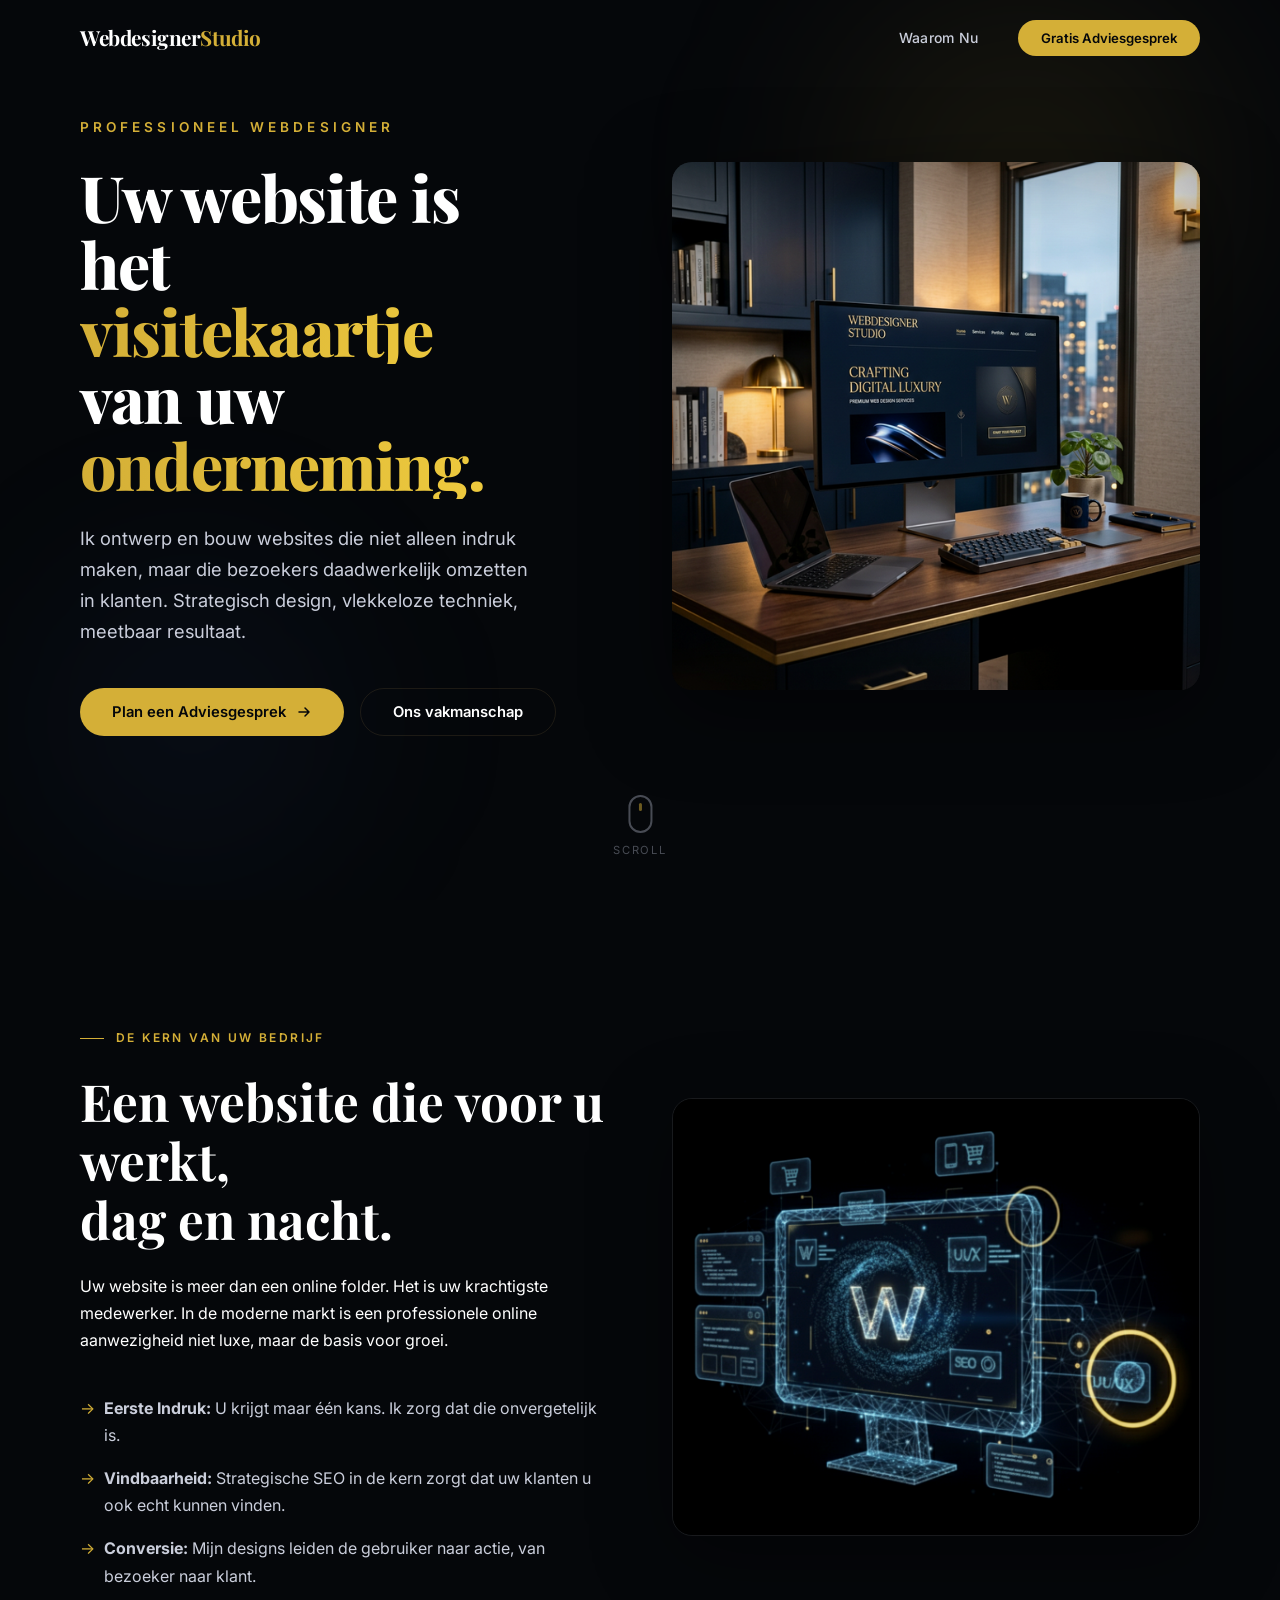
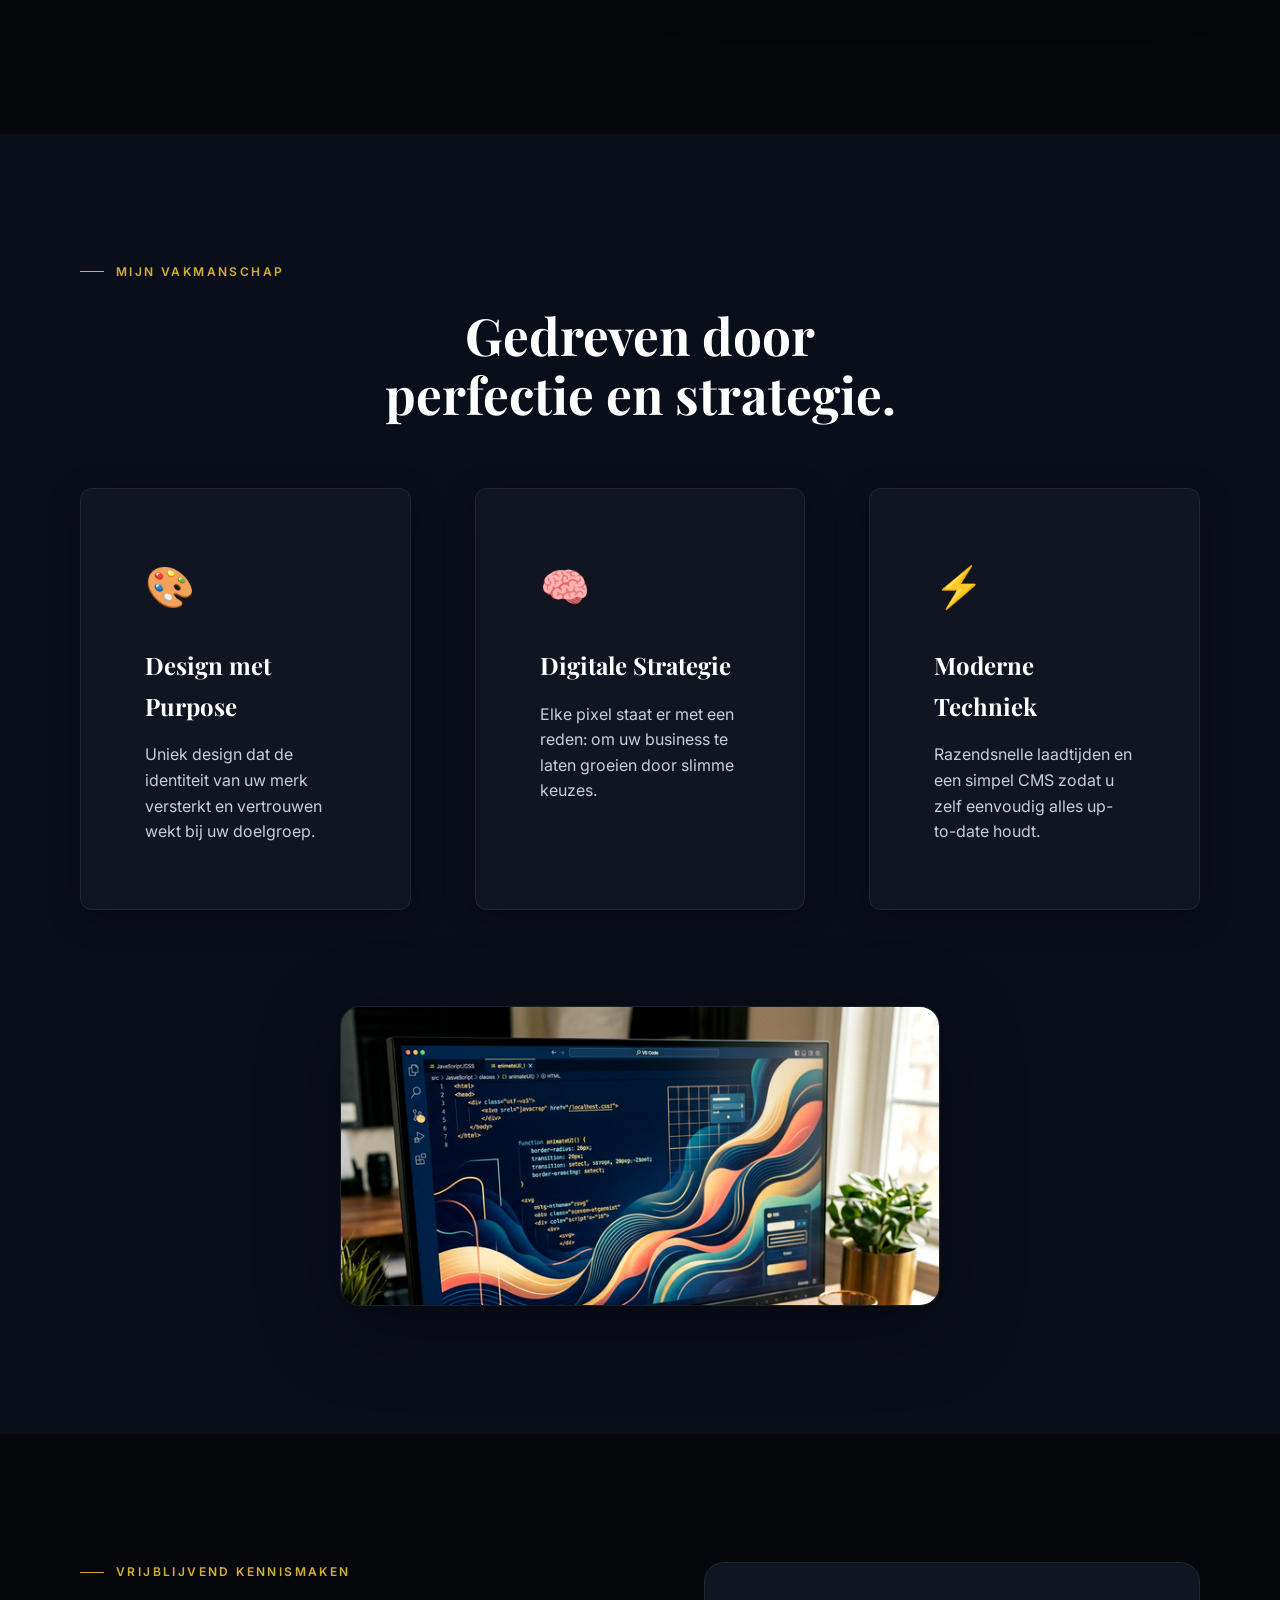
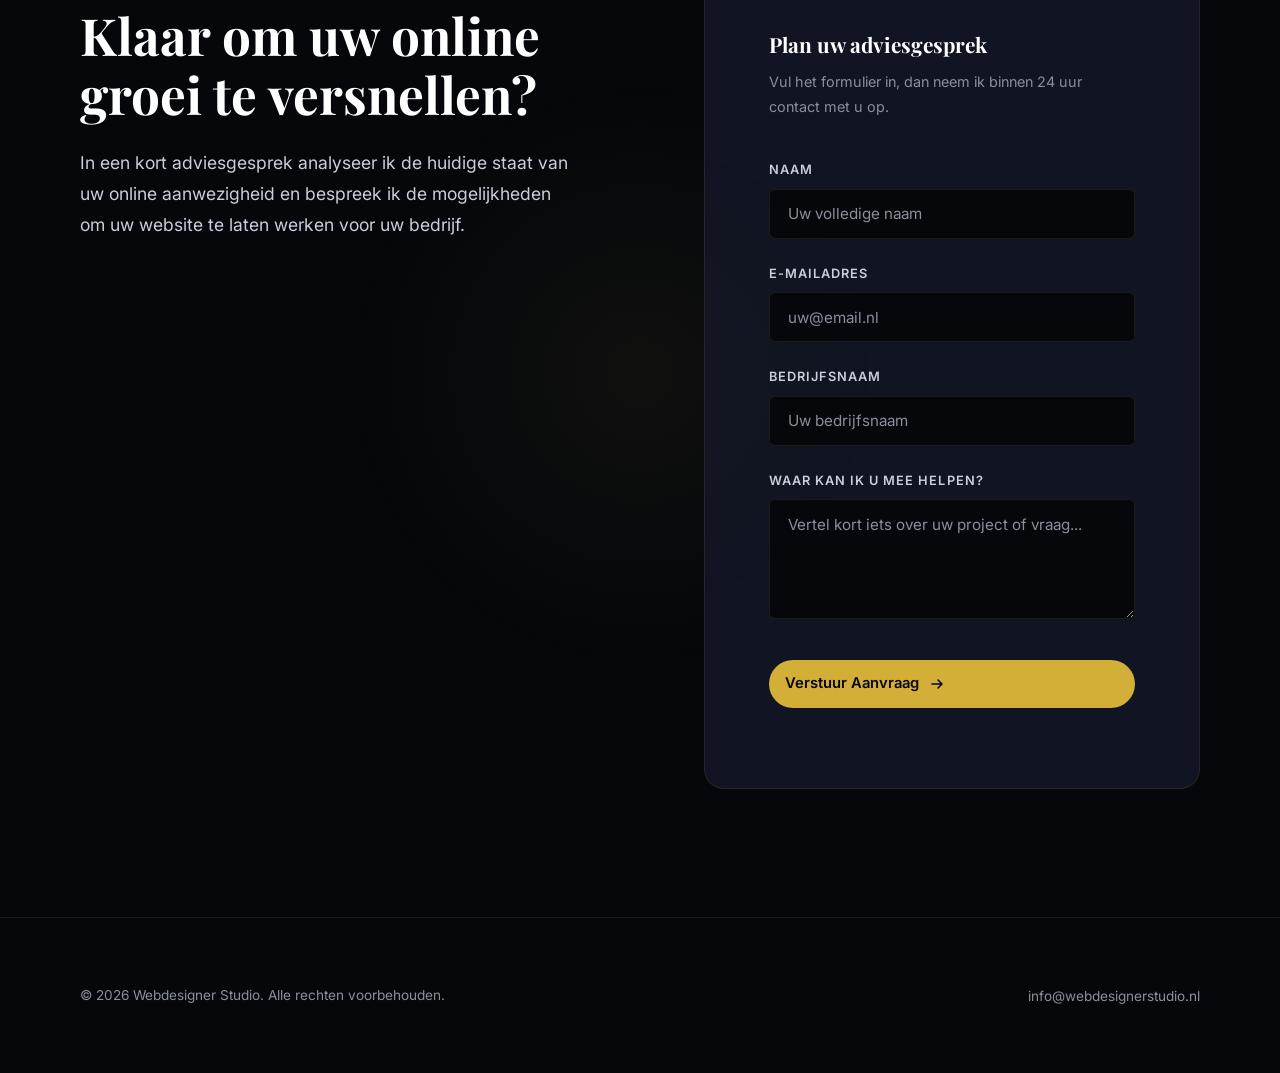
==== index.html @ 414e4b4d "Update index.html" ====
<!DOCTYPE html>
<html lang="nl">

<head>
  <meta charset="UTF-8">
  <meta name="viewport" content="width=device-width, initial-scale=1.0">
  <title>Webdesigner Studio — Professioneel Webdesign dat Converteert</title>
  <meta name="description"
    content="Professioneel webdesign dat uw onderneming laat groeien. Wij ontwerpen websites die bezoekers omzetten in klanten. Vraag een vrijblijvend adviesgesprek aan.">
  <meta name="keywords"
    content="webdesign, webdesigner, freelance, website laten maken, SEO, website ontwerp, zakelijk webdesign">
  <meta name="author" content="Webdesigner Studio">
  <meta name="robots" content="index, follow">

  <!-- Open Graph -->
  <meta property="og:title" content="Webdesigner Studio — Professioneel Webdesign dat Converteert">
  <meta property="og:description"
    content="Professioneel webdesign dat uw onderneming laat groeien. Websites die bezoekers omzetten in klanten.">
  <meta property="og:type" content="website">
  <meta property="og:locale" content="nl_NL">

  <!-- Fonts -->
  <link rel="preconnect" href="https://fonts.googleapis.com">
  <link rel="preconnect" href="https://fonts.gstatic.com" crossorigin>
  <link
    href="https://fonts.googleapis.com/css2?family=Inter:wght@400;500;600;700&family=Playfair+Display:wght@600;700;800&display=swap"
    rel="stylesheet">

  <!-- Styles -->
  <link rel="stylesheet" href="style.css">

  <!-- Favicon (inline SVG as data URI) -->
  <link rel="icon"
    href="data:image/svg+xml,<svg xmlns='http://www.w3.org/2000/svg' viewBox='0 0 32 32'><rect width='32' height='32' rx='8' fill='%230a0e1a'/><text x='50%25' y='55%25' dominant-baseline='middle' text-anchor='middle' font-family='serif' font-size='20' font-weight='bold' fill='%23c8a45e'>W</text></svg>">
</head>

<body>

  <!-- ═══════════════════════════════════════
       NAVIGATION
       ═══════════════════════════════════════ -->
  <nav class="nav" id="nav">
    <div class="container nav__inner">
      <a href="#" class="nav__logo" aria-label="Webdesigner Studio — Home">Webdesigner<span>Studio</span></a>

      <div class="nav__overlay" id="navOverlay"></div>

      <ul class="nav__links" id="navLinks">
        <li><a href="#waarde" class="nav__link">Waarom Nu</a></li>
        <li><a href="#contact" class="nav__cta">Gratis Adviesgesprek</a></li>
      </ul>

      <button class="nav__toggle" id="navToggle" aria-label="Menu openen">
        <span></span><span></span><span></span>
      </button>
    </div>
  </nav>

  <main>
    <!-- ═══════════════════════════════════════
         HERO
         ═══════════════════════════════════════ -->
    <section class="hero section" id="hero">
      <div class="hero__bg"></div>

      <div class="container hero__grid">
        <div class="hero__content">
          <p class="hero__eyebrow reveal" data-cms="hero-eyebrow">Professioneel Webdesigner</p>

          <h1 class="hero__title reveal reveal--delay-1" data-cms="hero-title">
            Uw website is<br>
            het <em>visitekaartje</em> van uw <em>onderneming.</em>
          </h1>

          <p class="hero__description reveal reveal--delay-2" data-cms="hero-description">
            Ik ontwerp en bouw websites die niet alleen indruk maken, maar die bezoekers daadwerkelijk omzetten in
            klanten. Strategisch design, vlekkeloze techniek, meetbaar resultaat.
          </p>

          <div class="hero__actions reveal reveal--delay-3">
            <a href="#contact" class="btn btn--primary" data-cms="hero-cta-primary">
              Plan een Adviesgesprek
              <svg class="btn__arrow" width="16" height="16" viewBox="0 0 16 16" fill="none" aria-hidden="true">
                <path d="M3 8h10M9 4l4 4-4 4" stroke="currentColor" stroke-width="1.5" stroke-linecap="round"
                  stroke-linejoin="round" />
              </svg>
            </a>
            <a href="#expertise" class="btn btn--outline">Ons vakmanschap</a>
          </div>
        </div>

        <div class="hero__visual reveal reveal--delay-2">
          <img src="assets/images/hero-eyecatcher.png" alt="Modern Webdesign Werkplek" width="600" height="600">
        </div>
      </div>

      <div class="scroll-indicator" aria-hidden="true">
        <div class="scroll-indicator__mouse">
          <div class="scroll-indicator__wheel"></div>
        </div>
        <span class="scroll-indicator__text">Scroll</span>
      </div>
    </section>

    <!-- ═══════════════════════════════════════
         VALUE SECTION (Simplified Why me/Why a website)
         ═══════════════════════════════════════ -->
    <section class="section section--value" id="waarde">
      <div class="container grid grid--2 align-center">
        <div class="reveal">
          <p class="section__label" data-cms="problem-label">De Kern van uw Bedrijf</p>
          <h2 class="section__title" data-cms="problem-title">Een website die voor u werkt,<br>dag en nacht.</h2>
          <div class="section__description" data-cms="problem-description">
            <p>Uw website is meer dan een online folder. Het is uw krachtigste medewerker. In de moderne markt is een
              professionele online aanwezigheid niet luxe, maar de basis voor groei.</p>
            <ul class="value-list">
              <li><strong>Eerste Indruk:</strong> U krijgt maar één kans. Ik zorg dat die onvergetelijk is.</li>
              <li><strong>Vindbaarheid:</strong> Strategische SEO in de kern zorgt dat uw klanten u ook echt kunnen
                vinden.</li>
              <li><strong>Conversie:</strong> Mijn designs leiden de gebruiker naar actie, van bezoeker naar klant.</li>
            </ul>
          </div>
        </div>
        <div class="reveal reveal--delay-1">
          <div class="premium-image">
            <img src="assets/images/hologram-monitor2.png" alt="De waarde van een professionele website" loading="lazy">
          </div>
        </div>
      </div>
    </section>

    <!-- ═══════════════════════════════════════
         EXPERTISE SECTION (Simplified Services)
         ═══════════════════════════════════════ -->
    <section class="section section--expertise" id="expertise">
      <div class="container text-center mb-xl reveal">
        <p class="section__label">Mijn Vakmanschap</p>
        <h2 class="section__title">Gedreven door<br>perfectie en strategie.</h2>
      </div>

      <div class="container grid grid--3 gap-lg">
        <div class="expertise-card glass reveal">
          <div class="expertise-card__icon">🎨</div>
          <h3 class="expertise-card__title">Design met Purpose</h3>
          <p class="expertise-card__text">Uniek design dat de identiteit van uw merk versterkt en vertrouwen wekt bij uw
            doelgroep.</p>
        </div>
        <div class="expertise-card glass reveal reveal--delay-1">
          <div class="expertise-card__icon">🧠</div>
          <h3 class="expertise-card__title">Digitale Strategie</h3>
          <p class="expertise-card__text">Elke pixel staat er met een reden: om uw business te laten groeien door slimme
            keuzes.</p>
        </div>
        <div class="expertise-card glass reveal reveal--delay-2">
          <div class="expertise-card__icon">⚡</div>
          <h3 class="expertise-card__title">Moderne Techniek</h3>
          <p class="expertise-card__text">Razendsnelle laadtijden en een simpel CMS zodat u zelf eenvoudig alles
            up-to-date houdt.</p>
        </div>
      </div>

      <div class="container mt-2xl reveal">
        <div class="premium-image full-width">
          <img src="assets/images/expertise-eyecatcher.png" alt="Mijn expertise in actie" loading="lazy">
        </div>
      </div>
    </section>

    <!-- ═══════════════════════════════════════
         CTA / CONTACT
         ═══════════════════════════════════════ -->
    <section class="cta section" id="contact">
      <div class="cta__bg-glow" aria-hidden="true"></div>

      <div class="container">
        <div class="cta__inner">
          <div class="cta__content">
            <p class="section__label reveal" data-cms="cta-label">Vrijblijvend Kennismaken</p>
            <h2 class="section__title reveal reveal--delay-1" data-cms="cta-title">Klaar om uw online<br>groei te
              versnellen?</h2>
            <p class="section__subtitle reveal reveal--delay-2" data-cms="cta-description">
              In een kort adviesgesprek analyseer ik de huidige staat van uw online aanwezigheid en bespreek ik de
              mogelijkheden om uw website te laten werken voor uw bedrijf.
            </p>

            <ul class="cta__benefits reveal reveal--delay-3" id="ctaBenefits">
              <!-- Benefits are loaded dynamically -->
            </ul>
          </div>

          <div class="cta__form-wrapper reveal reveal--delay-2">
            <h3 class="cta__form-title" data-cms="form-title">Plan uw adviesgesprek</h3>
            <p class="cta__form-subtitle" data-cms="form-description">Vul het formulier in, dan neem ik binnen 24 uur
              contact met u op.</p>

            <form class="form" id="contactForm" name="contact" method="POST" netlify novalidate netlify-honeypot="bot-field">
              <!-- Honeypot field for spam prevention -->
              <input type="hidden" name="bot-field">
              
              <div class="form__group">
                <label class="form__label" for="form-name">Naam</label>
                <input class="form__input" type="text" id="form-name" name="name" placeholder="Uw volledige naam"
                  required>
              </div>

              <div class="form__group">
                <label class="form__label" for="form-email">E-mailadres</label>
                <input class="form__input" type="email" id="form-email" name="email" placeholder="uw@email.nl" required>
              </div>

              <div class="form__group">
                <label class="form__label" for="form-company">Bedrijfsnaam</label>
                <input class="form__input" type="text" id="form-company" name="company" placeholder="Uw bedrijfsnaam">
              </div>

              <div class="form__group">
                <label class="form__label" for="form-message">Waar kan ik u mee helpen?</label>
                <textarea class="form__textarea" id="form-message" name="message"
                  placeholder="Vertel kort iets over uw project of vraag..." required></textarea>
              </div>

              <button type="submit" class="btn btn--primary form__submit" id="form-submit" data-cms="form-submit-text">
                Verstuur Aanvraag
                <svg class="btn__arrow" width="16" height="16" viewBox="0 0 16 16" fill="none" aria-hidden="true">
                  <path d="M3 8h10M9 4l4 4-4 4" stroke="currentColor" stroke-width="1.5" stroke-linecap="round"
                    stroke-linejoin="round" />
                </svg>
              </button>

              <p class="form__note"></p>
            </form>
          </div>
        </div>
      </div>
    </section>
  </main>

  <!-- ═══════════════════════════════════════
       FOOTER
       ═══════════════════════════════════════ -->
  <footer class="footer">
    <div class="container footer__inner">
      <p class="footer__copy">&copy; 2026 Webdesigner Studio. Alle rechten voorbehouden.</p>
      <ul class="footer__links">
        <li><a href="mailto:info@webdesignerstudio.nl" class="footer__link">info@webdesignerstudio.nl</a></li>
      </ul>
    </div>
  </footer>

  <script src="script.js"></script>
</body>

</html>
---- style.css ----
/* ============================================
   DESIGN SYSTEM & VARIABLES
   ============================================ */
:root {
  /* Color palette – deep navy / warm cream / gold accent */
  --clr-bg-primary: #05070a;
  --clr-bg-secondary: #0a0e1a;
  --clr-bg-card: rgba(22, 27, 46, 0.7);
  --clr-bg-card-hover: rgba(28, 34, 64, 0.8);
  --clr-surface: rgba(255, 255, 255, 0.03);

  --clr-text-primary: #ffffff;
  --clr-text-secondary: #cacedb;
  --clr-text-muted: #8a8f9d;

  --clr-accent: #d4af37;
  /* More vibrant gold */
  --clr-accent-light: #f4d03f;
  --clr-accent-dark: #b8860b;
  --clr-accent-glow: rgba(212, 175, 55, 0.4);

  --clr-glass: rgba(255, 255, 255, 0.03);
  --clr-glass-border: rgba(255, 255, 255, 0.08);
  --clr-glass-hover: rgba(255, 255, 255, 0.06);

  --clr-border: rgba(200, 164, 94, 0.12);
  --clr-border-light: rgba(255, 255, 255, 0.06);

  /* Typography */
  --font-display: 'Playfair Display', Georgia, serif;
  --font-body: 'Inter', -apple-system, BlinkMacSystemFont, sans-serif;

  /* Spacing scale */
  --space-xs: 0.5rem;
  --space-sm: 1rem;
  --space-md: 1.5rem;
  --space-lg: 2.5rem;
  --space-xl: 4rem;
  --space-2xl: 6rem;
  --space-3xl: 8rem;
  --space-section: clamp(5rem, 10vw, 9rem);

  /* Widths */
  --max-width: 1200px;
  --max-width-narrow: 800px;

  /* Transitions */
  --ease-out: cubic-bezier(0.16, 1, 0.3, 1);
  --transition-base: 0.35s var(--ease-out);

  /* Shadows */
  --shadow-card: 0 4px 24px rgba(0, 0, 0, 0.25);
  --shadow-card-hover: 0 12px 48px rgba(0, 0, 0, 0.35);
  --shadow-glow: 0 0 60px rgba(200, 164, 94, 0.08);

  /* Border radius */
  --radius-sm: 6px;
  --radius-md: 12px;
  --radius-lg: 20px;
}

/* ============================================
   RESET & BASE
   ============================================ */
*,
*::before,
*::after {
  margin: 0;
  padding: 0;
  box-sizing: border-box;
}

html {
  scroll-behavior: smooth;
  font-size: 16px;
  -webkit-font-smoothing: antialiased;
  -moz-osx-font-smoothing: grayscale;
}

body {
  font-family: var(--font-body);
  background-color: var(--clr-bg-primary);
  color: var(--clr-text-primary);
  line-height: 1.7;
  overflow-x: hidden;
}

img {
  max-width: 100%;
  display: block;
}

a {
  color: var(--clr-accent);
  text-decoration: none;
  transition: color var(--transition-base);
}

a:hover {
  color: var(--clr-accent-light);
}

::selection {
  background: var(--clr-accent);
  color: var(--clr-bg-primary);
}

/* Glassmorphism utility */
.glass {
  background: var(--clr-glass);
  backdrop-filter: blur(12px);
  -webkit-backdrop-filter: blur(12px);
  border: 1px solid var(--clr-glass-border);
  box-shadow: 0 8px 32px rgba(0, 0, 0, 0.3);
}

.glass--hover:hover {
  background: var(--clr-glass-hover);
  border-color: rgba(255, 255, 255, 0.15);
}

/* Layout Utilities */
.container {
  max-width: var(--max-width);
  margin: 0 auto;
  padding: 0 var(--space-lg);
  width: 100%;
}

@media (max-width: 768px) {
  .container {
    padding: 0 var(--space-md);
  }
}

.grid {
  display: grid;
  gap: var(--space-xl);
}

.grid--2 {
  grid-template-columns: repeat(2, 1fr);
}

.grid--3 {
  grid-template-columns: repeat(3, 1fr);
}

.align-center {
  align-items: center;
}

.text-center {
  text-align: center;
}

.mb-xl {
  margin-bottom: var(--space-xl);
}

.mt-2xl {
  margin-top: var(--space-2xl);
}

.premium-image {
  position: relative;
  border-radius: var(--radius-lg);
  overflow: hidden;
  box-shadow: 0 20px 80px rgba(0, 0, 0, 0.4);
  border: 1px solid var(--clr-glass-border);
}

.premium-image.full-width {
  width: 60%;
  max-width: 600px;
  max-height: 300px;
  margin: 0 auto;
}

.premium-image img {
  width: 100%;
  height: 100%;
  object-fit: cover;
  display: block;
  image-rendering: -webkit-optimize-contrast;
  image-rendering: crisp-edges;
  image-rendering: pixelated: none;
  filter: contrast(1.05) saturate(1.1);
}

/* Simplified Section Styles */
.section--value {
  padding: var(--space-3xl) 0;
}

.section--expertise {
  padding: var(--space-3xl) 0;
  background: var(--clr-bg-secondary);
}

.value-list {
  list-style: none;
  margin-top: var(--space-lg);
}

.value-list li {
  position: relative;
  padding-left: 1.5rem;
  margin-bottom: 1rem;
  color: var(--clr-text-secondary);
}

.value-list li::before {
  content: '→';
  position: absolute;
  left: 0;
  color: var(--clr-accent);
}

.expertise-card {
  padding: var(--space-xl);
  border-radius: var(--radius-md);
  text-align: left;
}

.expertise-card__icon {
  font-size: 2.5rem;
  margin-bottom: var(--space-md);
}

.expertise-card__title {
  font-family: var(--font-display);
  font-size: 1.5rem;
  margin-bottom: var(--space-sm);
  color: var(--clr-text-primary);
}

.expertise-card__text {
  color: var(--clr-text-secondary);
  line-height: 1.6;
}

@media (max-width: 992px) {

  .grid--2,
  .grid--3 {
    grid-template-columns: 1fr;
  }
}

.section {
  padding: var(--space-section) 0;
  position: relative;
}

.section__label {
  font-family: var(--font-body);
  font-size: 0.75rem;
  font-weight: 600;
  letter-spacing: 0.2em;
  text-transform: uppercase;
  color: var(--clr-accent);
  margin-bottom: var(--space-md);
  display: flex;
  align-items: center;
  gap: 0.75rem;
}

.section__label::before {
  content: '';
  display: block;
  width: 24px;
  height: 1px;
  background: var(--clr-accent);
}

.section__title {
  font-family: var(--font-display);
  font-size: clamp(2rem, 4vw, 3.2rem);
  font-weight: 700;
  line-height: 1.15;
  color: var(--clr-text-primary);
  margin-bottom: var(--space-md);
}

.section__subtitle {
  font-size: 1.1rem;
  color: var(--clr-text-secondary);
  max-width: 560px;
  line-height: 1.75;
}

/* ============================================
   REVEAL ANIMATIONS
   ============================================ */
.reveal {
  opacity: 0;
  transform: translateY(32px);
  transition: opacity 0.8s var(--ease-out), transform 0.8s var(--ease-out);
}

.reveal.is-visible {
  opacity: 1;
  transform: translateY(0);
}

.reveal--delay-1 {
  transition-delay: 0.1s;
}

.reveal--delay-2 {
  transition-delay: 0.2s;
}

.reveal--delay-3 {
  transition-delay: 0.3s;
}

.reveal--delay-4 {
  transition-delay: 0.4s;
}

/* ============================================
   NAVIGATION
   ============================================ */
.nav {
  position: fixed;
  top: 0;
  left: 0;
  right: 0;
  z-index: 1000;
  padding: 1.25rem 0;
  transition: background var(--transition-base), padding var(--transition-base), box-shadow var(--transition-base);
}

.nav.is-scrolled {
  background: rgba(5, 7, 10, 0.7);
  backdrop-filter: blur(20px);
  -webkit-backdrop-filter: blur(20px);
  padding: 0.75rem 0;
  box-shadow: 0 1px 0 var(--clr-glass-border);
}

.nav__inner {
  display: flex;
  align-items: center;
  justify-content: space-between;
}

.nav__logo {
  font-family: var(--font-display);
  font-size: 1.3rem;
  font-weight: 700;
  color: var(--clr-text-primary);
  letter-spacing: -0.02em;
}

.nav__logo span {
  color: var(--clr-accent);
}

.nav__links {
  display: flex;
  align-items: center;
  gap: var(--space-lg);
  list-style: none;
}

.nav__link {
  font-size: 0.875rem;
  font-weight: 500;
  color: var(--clr-text-secondary);
  letter-spacing: 0.02em;
  transition: color var(--transition-base);
  position: relative;
}

.nav__link::after {
  content: '';
  position: absolute;
  bottom: -4px;
  left: 0;
  width: 0;
  height: 1px;
  background: var(--clr-accent);
  transition: width var(--transition-base);
}

.nav__link:hover {
  color: var(--clr-text-primary);
}

.nav__link:hover::after {
  width: 100%;
}

.nav__cta {
  font-size: 0.825rem;
  font-weight: 600;
  color: var(--clr-bg-primary) !important;
  background: var(--clr-accent);
  padding: 0.6rem 1.4rem;
  border-radius: 100px;
  transition: background var(--transition-base), transform var(--transition-base);
}

.nav__cta:hover {
  background: var(--clr-accent-light);
  color: var(--clr-bg-primary) !important;
  transform: translateY(-1px);
}

/* Mobile nav toggle */
.nav__toggle {
  display: none;
  flex-direction: column;
  gap: 5px;
  background: none;
  border: none;
  cursor: pointer;
  padding: 4px;
}

.nav__toggle span {
  display: block;
  width: 22px;
  height: 2px;
  background: var(--clr-text-primary);
  border-radius: 2px;
  transition: transform var(--transition-base), opacity var(--transition-base);
}

.nav__toggle.is-active span:nth-child(1) {
  transform: rotate(45deg) translate(5px, 5px);
}

.nav__toggle.is-active span:nth-child(2) {
  opacity: 0;
}

.nav__toggle.is-active span:nth-child(3) {
  transform: rotate(-45deg) translate(5px, -5px);
}

/* ============================================
   HERO SECTION
   ============================================ */
.hero {
  min-height: 100vh;
  display: flex;
  align-items: center;
  position: relative;
  overflow: hidden;
  padding-top: 5rem;
}

.hero__bg {
  position: absolute;
  inset: 0;
  z-index: 0;
}

/* Enhanced background effects */
.hero__bg::before {
  content: '';
  position: absolute;
  top: -10%;
  right: -5%;
  width: 50%;
  height: 60%;
  background: radial-gradient(circle, rgba(212, 175, 55, 0.12) 0%, transparent 70%);
  filter: blur(80px);
  pointer-events: none;
}

.hero__bg::after {
  content: '';
  position: absolute;
  bottom: -5%;
  left: -5%;
  width: 40%;
  height: 50%;
  background: radial-gradient(circle, rgba(55, 120, 212, 0.08) 0%, transparent 70%);
  filter: blur(80px);
  pointer-events: none;
}

.hero__grid {
  display: grid;
  grid-template-columns: 1.1fr 0.9fr;
  gap: var(--space-xl);
  align-items: center;
  position: relative;
  z-index: 1;
}

.hero__content {
  position: relative;
}

.hero__eyebrow {
  font-size: 0.85rem;
  font-weight: 600;
  letter-spacing: 0.3em;
  text-transform: uppercase;
  color: var(--clr-accent);
  margin-bottom: var(--space-md);
  display: flex;
  align-items: center;
  gap: 1rem;
}

.hero__title {
  font-family: var(--font-display);
  font-size: clamp(3rem, 7vw, 5.5rem);
  font-weight: 800;
  line-height: 0.85;
  letter-spacing: -0.04em;
  margin-bottom: var(--space-lg);
  color: var(--clr-text-primary);
}

.hero__title br {
  line-height: 0.5;
}

.hero__title em {
  font-style: normal;
  display: block;
  background: linear-gradient(90deg, var(--clr-accent), var(--clr-accent-light));
  background-clip: text;
  -webkit-background-clip: text;
  -webkit-text-fill-color: transparent;
}



.hero__description {
  font-size: clamp(1.1rem, 1.8vw, 1.3rem);
  color: var(--clr-text-secondary);
  max-width: 540px;
  line-height: 1.8;
  margin-bottom: var(--space-xl);
}

.hero__visual {
  position: relative;
  border-radius: var(--radius-lg);
  overflow: hidden;
  box-shadow: 0 20px 80px rgba(0, 0, 0, 0.5);
  transform: perspective(1000px) rotateY(-5deg) rotateX(2deg);
  transition: transform 0.6s var(--ease-out);
}

.hero__visual:hover {
  transform: perspective(1000px) rotateY(0) rotateX(0);
}

.hero__visual img {
  width: 100%;
  height: auto;
  display: block;
}

.hero__visual::after {
  content: '';
  position: absolute;
  inset: 0;
  box-shadow: inset 0 0 100px rgba(0, 0, 0, 0.4);
  pointer-events: none;
}

.hero__stats {
  display: flex;
  gap: var(--space-xl);
  margin-top: var(--space-2xl);
  padding-top: var(--space-lg);
  border-top: 1px solid var(--clr-glass-border);
}

.hero__stat-number {
  font-family: var(--font-display);
  font-size: 2.4rem;
  font-weight: 700;
  color: var(--clr-accent);
  line-height: 1;
  margin-bottom: 0.3rem;
}

.hero__stat-label {
  font-size: 0.8rem;
  color: var(--clr-text-muted);
  text-transform: uppercase;
  letter-spacing: 0.1em;
}

/* ============================================
   BUTTONS
   ============================================ */
.btn {
  display: inline-flex;
  align-items: center;
  gap: 0.6rem;
  font-family: var(--font-body);
  font-size: 0.925rem;
  font-weight: 600;
  padding: 1rem 2rem;
  border-radius: 100px;
  border: none;
  cursor: pointer;
  transition: all var(--transition-base);
  text-decoration: none;
  line-height: 1;
}

.btn--primary {
  background: var(--clr-accent);
  color: var(--clr-bg-primary);
}

.btn--primary:hover {
  background: var(--clr-accent-light);
  color: var(--clr-bg-primary);
  transform: translateY(-2px);
  box-shadow: 0 8px 32px rgba(200, 164, 94, 0.25);
}

.btn--outline {
  background: transparent;
  color: var(--clr-text-primary);
  border: 1px solid var(--clr-border);
}

.btn--outline:hover {
  border-color: var(--clr-accent);
  color: var(--clr-accent);
  transform: translateY(-2px);
}

.btn__arrow {
  transition: transform var(--transition-base);
}

.btn:hover .btn__arrow {
  transform: translateX(4px);
}

/* ============================================
   PROBLEM SECTION
   ============================================ */
.problem {
  background: var(--clr-bg-secondary);
}

.problem__grid {
  display: grid;
  grid-template-columns: 1fr 1fr;
  gap: var(--space-3xl);
  align-items: center;
}

.problem__visual {
  position: relative;
}

.problem__card {
  background: var(--clr-bg-card);
  backdrop-filter: blur(12px);
  -webkit-backdrop-filter: blur(12px);
  border: 1px solid var(--clr-glass-border);
  border-radius: var(--radius-lg);
  padding: var(--space-xl);
  position: relative;
  overflow: hidden;
  box-shadow: var(--shadow-card);
}

.problem__card::before {
  content: '';
  position: absolute;
  top: 0;
  left: 0;
  right: 0;
  height: 2px;
  background: linear-gradient(90deg, var(--clr-accent), transparent);
}

.problem__stat-row {
  display: flex;
  align-items: center;
  justify-content: space-between;
  padding: var(--space-md) 0;
  border-bottom: 1px solid var(--clr-border-light);
}

.problem__stat-row:last-child {
  border-bottom: none;
}

.problem__stat-label {
  font-size: 0.9rem;
  color: var(--clr-text-secondary);
}

.problem__stat-value {
  font-family: var(--font-display);
  font-size: 1.5rem;
  font-weight: 700;
}

.problem__stat-value--negative {
  color: #e05252;
}

.problem__stat-value--positive {
  color: #52c48d;
}

.problem__list {
  list-style: none;
  margin-top: var(--space-lg);
}

.problem__list li {
  padding: var(--space-sm) 0;
  padding-left: 1.75rem;
  position: relative;
  color: var(--clr-text-secondary);
  font-size: 1rem;
  line-height: 1.7;
}

.problem__list li::before {
  content: '';
  position: absolute;
  left: 0;
  top: 1.15rem;
  width: 8px;
  height: 8px;
  border-radius: 50%;
  border: 2px solid var(--clr-accent);
}

/* ============================================
   SERVICES SECTION
   ============================================ */
.services__header {
  text-align: center;
  margin-bottom: var(--space-3xl);
}

.services__header .section__subtitle {
  margin: 0 auto;
}

.services__grid {
  display: grid;
  grid-template-columns: repeat(3, 1fr);
  gap: var(--space-lg);
}

.service-card {
  background: var(--clr-bg-card);
  backdrop-filter: blur(12px);
  -webkit-backdrop-filter: blur(12px);
  border: 1px solid var(--clr-glass-border);
  border-radius: var(--radius-lg);
  padding: var(--space-xl);
  transition: all var(--transition-base);
  position: relative;
  overflow: hidden;
}

.service-card::after {
  content: '';
  position: absolute;
  inset: 0;
  border-radius: var(--radius-lg);
  opacity: 0;
  background: linear-gradient(135deg, rgba(200, 164, 94, 0.05), transparent 60%);
  transition: opacity var(--transition-base);
}

.service-card:hover {
  border-color: rgba(200, 164, 94, 0.3);
  transform: translateY(-6px);
  box-shadow: var(--shadow-card-hover), var(--shadow-glow);
}

.service-card:hover::after {
  opacity: 1;
}

.service-card__icon {
  width: 56px;
  height: 56px;
  border-radius: var(--radius-md);
  background: rgba(200, 164, 94, 0.08);
  border: 1px solid rgba(200, 164, 94, 0.15);
  display: flex;
  align-items: center;
  justify-content: center;
  margin-bottom: var(--space-md);
  position: relative;
  z-index: 1;
}

.service-card__icon svg {
  width: 24px;
  height: 24px;
  color: var(--clr-accent);
}

.service-card__title {
  font-family: var(--font-display);
  font-size: 1.4rem;
  font-weight: 700;
  margin-bottom: var(--space-sm);
  position: relative;
  z-index: 1;
}

.service-card__text {
  color: var(--clr-text-secondary);
  font-size: 0.95rem;
  line-height: 1.75;
  position: relative;
  z-index: 1;
  margin-bottom: var(--space-md);
}

.service-card__features {
  list-style: none;
  position: relative;
  z-index: 1;
}

.service-card__features li {
  font-size: 0.85rem;
  color: var(--clr-text-secondary);
  padding: 0.4rem 0;
  padding-left: 1.25rem;
  position: relative;
}

.service-card__features li::before {
  content: '✓';
  position: absolute;
  left: 0;
  color: var(--clr-accent);
  font-weight: 700;
  font-size: 0.8rem;
}

/* ============================================
   CTA / CONTACT SECTION
   ============================================ */
.cta {
  position: relative;
  overflow: hidden;
}

.cta__bg-glow {
  position: absolute;
  top: 50%;
  left: 50%;
  transform: translate(-50%, -50%);
  width: 600px;
  height: 600px;
  background: radial-gradient(circle, rgba(200, 164, 94, 0.06) 0%, transparent 70%);
  pointer-events: none;
}

.cta__inner {
  display: grid;
  grid-template-columns: 1fr 1fr;
  gap: var(--space-3xl);
  align-items: start;
}

.cta__content {
  position: relative;
  z-index: 1;
}

.cta__benefits {
  list-style: none;
  margin-top: var(--space-lg);
}

.cta__benefits li {
  display: flex;
  align-items: flex-start;
  gap: var(--space-sm);
  padding: var(--space-sm) 0;
  font-size: 1rem;
  color: var(--clr-text-secondary);
}

.cta__benefits li svg {
  width: 20px;
  height: 20px;
  color: var(--clr-accent);
  flex-shrink: 0;
  margin-top: 2px;
}

/* Contact form */
.cta__form-wrapper {
  background: var(--clr-bg-card);
  border: 1px solid var(--clr-border);
  border-radius: var(--radius-lg);
  padding: var(--space-xl);
  position: relative;
  z-index: 1;
}

.cta__form-title {
  font-family: var(--font-display);
  font-size: 1.3rem;
  font-weight: 700;
  margin-bottom: 0.5rem;
}

.cta__form-subtitle {
  font-size: 0.9rem;
  color: var(--clr-text-muted);
  margin-bottom: var(--space-lg);
}

.form__group {
  margin-bottom: var(--space-md);
}

.form__label {
  display: block;
  font-size: 0.8rem;
  font-weight: 600;
  text-transform: uppercase;
  letter-spacing: 0.08em;
  color: var(--clr-text-secondary);
  margin-bottom: 0.5rem;
}

.form__input,
.form__textarea {
  width: 100%;
  padding: 0.9rem 1.1rem;
  font-family: var(--font-body);
  font-size: 0.95rem;
  background: var(--clr-bg-primary);
  border: 1px solid var(--clr-border);
  border-radius: var(--radius-sm);
  color: var(--clr-text-primary);
  transition: border-color var(--transition-base), box-shadow var(--transition-base);
  outline: none;
}

.form__input::placeholder,
.form__textarea::placeholder {
  color: var(--clr-text-muted);
}

.form__input:focus,
.form__textarea:focus {
  border-color: var(--clr-accent);
  box-shadow: 0 0 0 3px rgba(200, 164, 94, 0.1);
}

.form__textarea {
  resize: vertical;
  min-height: 120px;
}

.form__submit {
  width: 100%;
  padding: 1rem;
  margin-top: var(--space-xs);
}

.form__note {
  font-size: 0.78rem;
  color: var(--clr-text-muted);
  text-align: center;
  margin-top: var(--space-sm);
}

/* ============================================
   FOOTER
   ============================================ */
.footer {
  border-top: 1px solid var(--clr-border);
  padding: var(--space-xl) 0;
}

.footer__inner {
  display: flex;
  justify-content: space-between;
  align-items: center;
}

.footer__copy {
  font-size: 0.85rem;
  color: var(--clr-text-muted);
}

.footer__links {
  display: flex;
  gap: var(--space-md);
  list-style: none;
}

.footer__link {
  font-size: 0.85rem;
  color: var(--clr-text-muted);
  transition: color var(--transition-base);
}

.footer__link:hover {
  color: var(--clr-accent);
}

/* ============================================
   DIVIDER
   ============================================ */
.divider {
  width: 100%;
  height: 1px;
  background: linear-gradient(90deg, transparent, var(--clr-border), transparent);
}

/* ============================================
   RESPONSIVE – TABLET
   ============================================ */
@media (max-width: 1024px) {

  .services__grid {
    grid-template-columns: repeat(2, 1fr);
  }

  .cta__inner {
    grid-template-columns: 1fr;
    gap: var(--space-xl);
  }

  .problem__grid {
    grid-template-columns: 1fr;
    gap: var(--space-xl);
  }

  .hero__stats {
    gap: var(--space-lg);
  }
}

/* ============================================
   RESPONSIVE – MOBILE
   ============================================ */
@media (max-width: 768px) {
  .nav__links {
    position: fixed;
    top: 0;
    right: 0;
    width: 280px;
    height: 100vh;
    background: var(--clr-bg-secondary);
    flex-direction: column;
    align-items: flex-start;
    justify-content: center;
    padding: 2rem;
    gap: var(--space-md);
    transform: translateX(100%);
    transition: transform var(--transition-base);
    border-left: 1px solid var(--clr-border);
    box-shadow: -10px 0 40px rgba(0, 0, 0, 0.3);
  }

  .nav__links.is-open {
    transform: translateX(0);
  }

  .nav__toggle {
    display: flex;
    z-index: 1001;
  }

  .nav__link {
    font-size: 1rem;
  }

  .services__grid {
    grid-template-columns: 1fr;
  }

  .hero__stats {
    flex-direction: column;
    gap: var(--space-md);
  }

  .hero__actions {
    flex-direction: column;
    align-items: flex-start;
  }

  .btn {
    width: 100%;
    justify-content: center;
  }

  .footer__inner {
    flex-direction: column;
    gap: var(--space-md);
    text-align: center;
  }

  .problem__stat-value {
    font-size: 1.2rem;
  }
}

/* ============================================
   FORM SUCCESS STATE
   ============================================ */
.form--success {
  text-align: center;
  padding: var(--space-xl) var(--space-md);
}

.form--success__icon {
  width: 64px;
  height: 64px;
  border-radius: 50%;
  background: rgba(82, 196, 141, 0.1);
  border: 2px solid #52c48d;
  display: flex;
  align-items: center;
  justify-content: center;
  margin: 0 auto var(--space-md);
}

.form--success__icon svg {
  width: 28px;
  height: 28px;
  color: #52c48d;
}

.form--success__title {
  font-family: var(--font-display);
  font-size: 1.4rem;
  font-weight: 700;
  margin-bottom: 0.5rem;
}

.form--success__text {
  color: var(--clr-text-secondary);
  font-size: 0.95rem;
}

/* ============================================
   MOBILE OVERLAY
   ============================================ */
.nav__overlay {
  position: fixed;
  inset: 0;
  background: rgba(0, 0, 0, 0.5);
  z-index: 999;
  opacity: 0;
  pointer-events: none;
  transition: opacity var(--transition-base);
}

.nav__overlay.is-visible {
  opacity: 1;
  pointer-events: auto;
}

/* ============================================
   SCROLL INDICATOR
   ============================================ */
.scroll-indicator {
  position: absolute;
  bottom: 2.5rem;
  left: 50%;
  transform: translateX(-50%);
  display: flex;
  flex-direction: column;
  align-items: center;
  gap: 0.5rem;
  opacity: 0.5;
  transition: opacity var(--transition-base);
  z-index: 1;
}

.scroll-indicator:hover {
  opacity: 1;
}

.scroll-indicator__mouse {
  width: 24px;
  height: 38px;
  border: 2px solid var(--clr-text-muted);
  border-radius: 12px;
  position: relative;
}

.scroll-indicator__wheel {
  width: 3px;
  height: 8px;
  background: var(--clr-accent);
  border-radius: 2px;
  position: absolute;
  top: 6px;
  left: 50%;
  transform: translateX(-50%);
  animation: scrollWheel 2s ease-in-out infinite;
}

@keyframes scrollWheel {

  0%,
  100% {
    opacity: 1;
    transform: translateX(-50%) translateY(0);
  }

  50% {
    opacity: 0.3;
    transform: translateX(-50%) translateY(10px);
  }
}

.scroll-indicator__text {
  font-size: 0.7rem;
  text-transform: uppercase;
  letter-spacing: 0.15em;
  color: var(--clr-text-muted);
}

/* 1. Verfijn de grid balans voor betere verhoudingen */
.hero__grid {
    display: grid;
    /* 1fr 1fr zorgt voor een stabiele 50/50 balans */
    grid-template-columns: 1fr 1fr; 
    gap: var(--space-xl);
    align-items: center;
    position: relative;
    z-index: 1;
}

/* 2. Maak de titel compacter en krachtiger */
.hero__title {
    font-family: var(--font-display);
    /* Iets kleinere max-size voor betere leesbaarheid */
    font-size: clamp(2.5rem, 5vw, 4.5rem); 
    font-weight: 800;
    line-height: 1.05;
    letter-spacing: -0.02em;
    margin-bottom: var(--space-md);
    color: var(--clr-text-primary);
    max-width: 500px; /* Dwingt de tekst in een mooi blok */
}

/* 3. Zorg dat de beschrijving niet te ver uitwaaiert */
.hero__description {
    font-size: clamp(1rem, 1.5vw, 1.15rem);
    color: var(--clr-text-secondary);
    max-width: 460px; /* Iets smaller voor een chiquere uitstraling */
    line-height: 1.7;
    margin-bottom: var(--space-lg);
}

/* 4. Zorg dat de knoppen goed uitgelijnd staan */
.hero__actions {
    display: flex;
    gap: var(--space-sm);
    margin-top: var(--space-md);
}
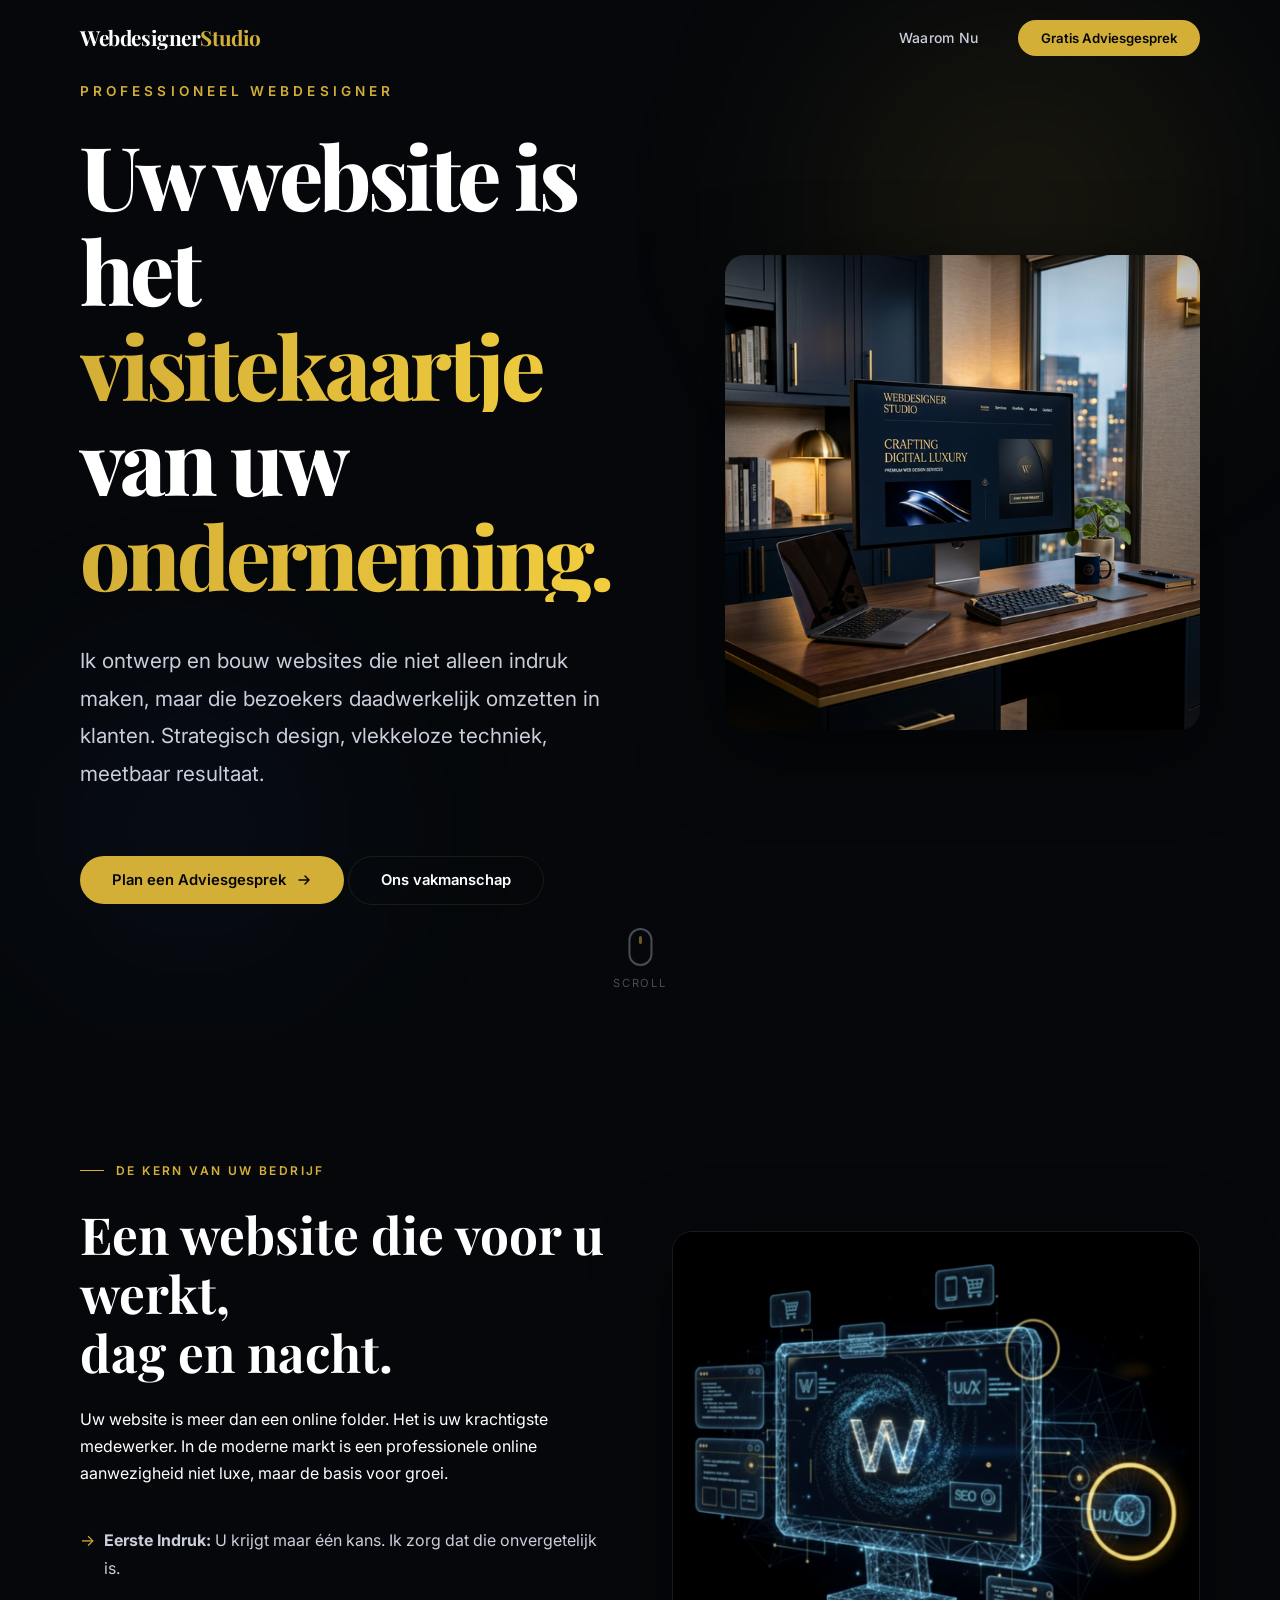
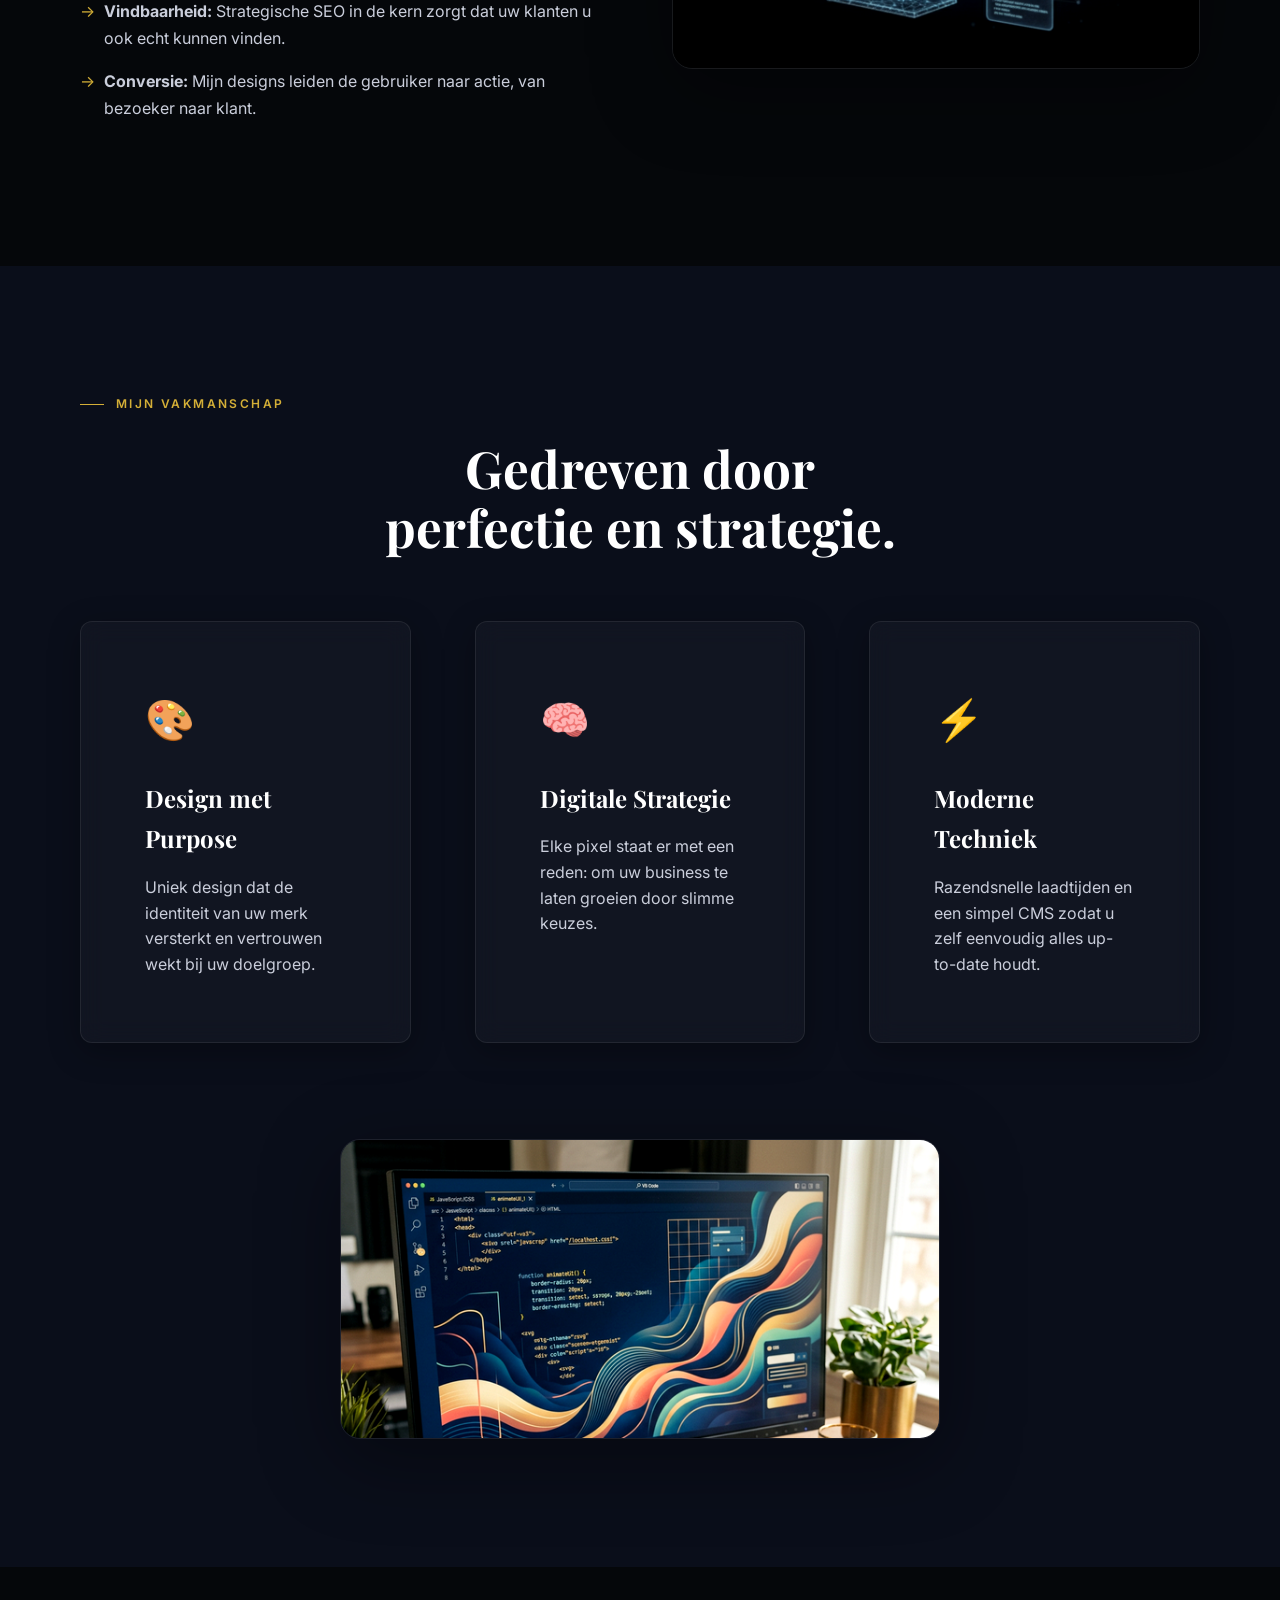
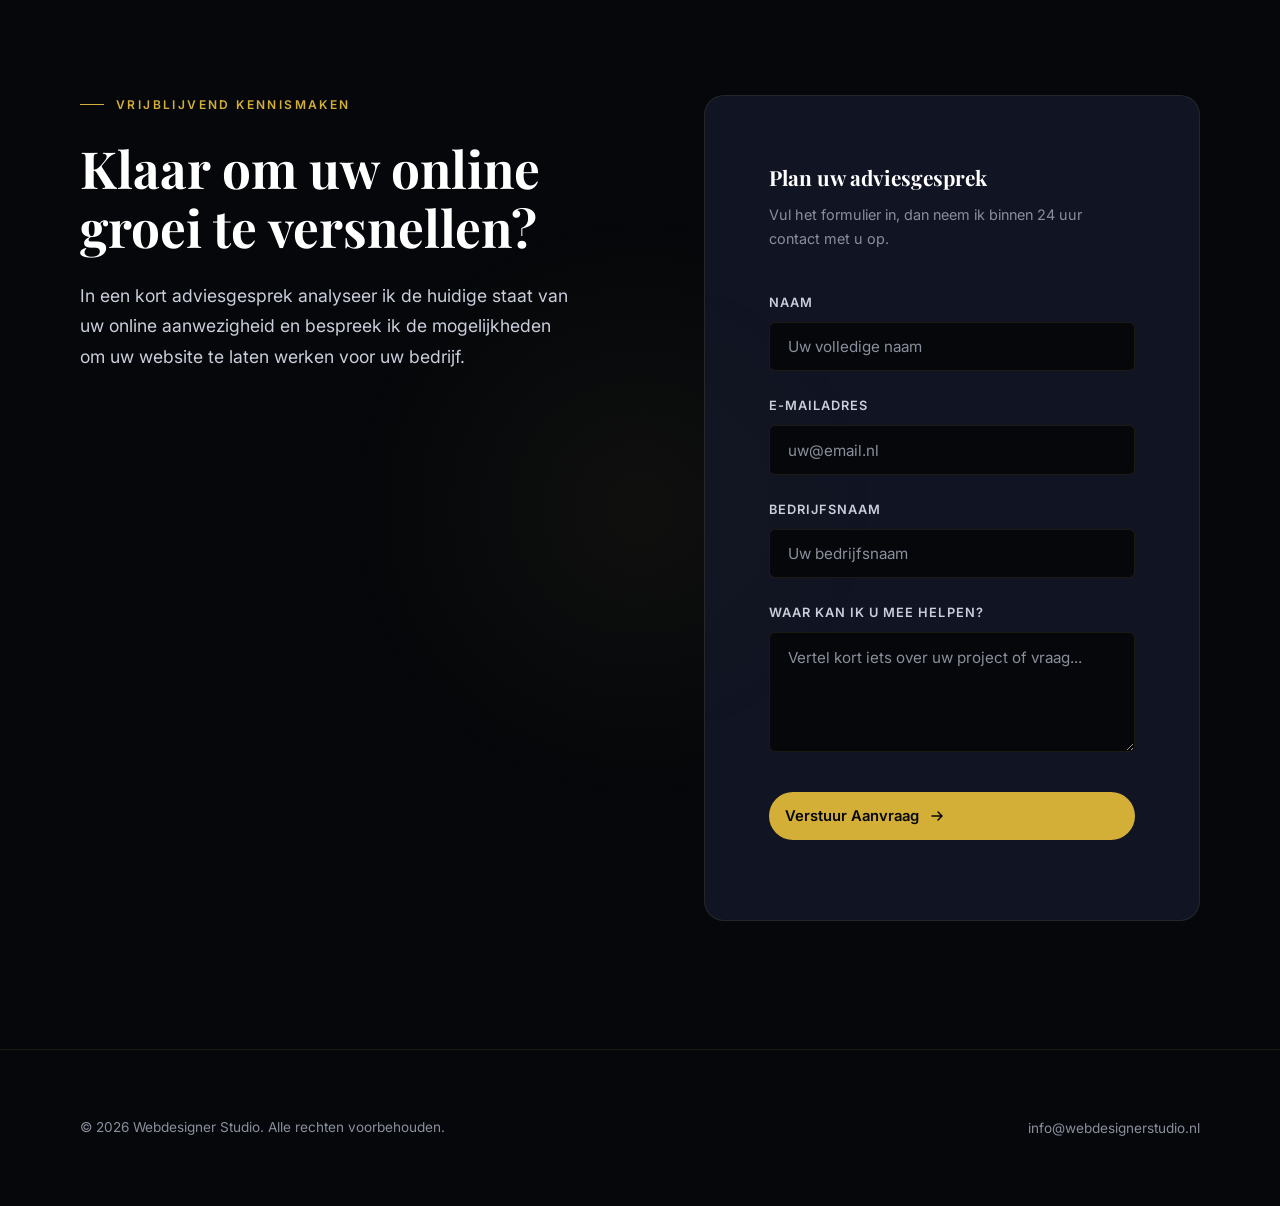
==== commit 73cf324d: "Polish homepage UX and mobile layout" ====
--- a/index.html
+++ b/index.html
@@ -18,6 +18,9 @@
     content="Professioneel webdesign dat uw onderneming laat groeien. Websites die bezoekers omzetten in klanten.">
   <meta property="og:type" content="website">
   <meta property="og:locale" content="nl_NL">
+  <meta property="og:image" content="assets/images/hero-eyecatcher.png">
+
+  <link rel="canonical" href="https://rajitovo-ai.github.io/githubpagesstudiotest/">
 
   <!-- Fonts -->
   <link rel="preconnect" href="https://fonts.googleapis.com">
@@ -26,6 +29,8 @@
     href="https://fonts.googleapis.com/css2?family=Inter:wght@400;500;600;700&family=Playfair+Display:wght@600;700;800&display=swap"
     rel="stylesheet">
 
+  <link rel="preload" as="image" href="assets/images/hero-eyecatcher.png">
+
   <!-- Styles -->
   <link rel="stylesheet" href="style.css">
 
@@ -50,7 +55,7 @@
         <li><a href="#contact" class="nav__cta">Gratis Adviesgesprek</a></li>
       </ul>
 
-      <button class="nav__toggle" id="navToggle" aria-label="Menu openen">
+      <button class="nav__toggle" id="navToggle" aria-label="Menu openen" aria-expanded="false" aria-controls="navLinks">
         <span></span><span></span><span></span>
       </button>
     </div>
@@ -79,7 +84,7 @@
 
           <div class="hero__actions reveal reveal--delay-3">
             <a href="#contact" class="btn btn--primary" data-cms="hero-cta-primary">
-              Plan een Adviesgesprek
+              <span class="btn__label">Plan een Adviesgesprek</span>
               <svg class="btn__arrow" width="16" height="16" viewBox="0 0 16 16" fill="none" aria-hidden="true">
                 <path d="M3 8h10M9 4l4 4-4 4" stroke="currentColor" stroke-width="1.5" stroke-linecap="round"
                   stroke-linejoin="round" />
@@ -90,7 +95,7 @@
         </div>
 
         <div class="hero__visual reveal reveal--delay-2">
-          <img src="assets/images/hero-eyecatcher.png" alt="Modern Webdesign Werkplek" width="600" height="600">
+          <img src="assets/images/hero-eyecatcher.png" alt="Modern Webdesign Werkplek" width="600" height="600" loading="eager" fetchpriority="high">
         </div>
       </div>
 
@@ -220,7 +225,7 @@
               </div>
 
               <button type="submit" class="btn btn--primary form__submit" id="form-submit" data-cms="form-submit-text">
-                Verstuur Aanvraag
+                <span class="btn__label">Verstuur Aanvraag</span>
                 <svg class="btn__arrow" width="16" height="16" viewBox="0 0 16 16" fill="none" aria-hidden="true">
                   <path d="M3 8h10M9 4l4 4-4 4" stroke="currentColor" stroke-width="1.5" stroke-linecap="round"
                     stroke-linejoin="round" />
--- a/style.css
+++ b/style.css
@@ -185,8 +185,16 @@
   display: block;
   image-rendering: -webkit-optimize-contrast;
   image-rendering: crisp-edges;
-  image-rendering: pixelated: none;
   filter: contrast(1.05) saturate(1.1);
+}
+
+/* Consistent keyboard focus styling */
+a:focus-visible,
+button:focus-visible,
+input:focus-visible,
+textarea:focus-visible {
+  outline: 2px solid var(--clr-accent-light);
+  outline-offset: 3px;
 }
 
 /* Simplified Section Styles */
@@ -515,14 +523,14 @@
   font-family: var(--font-display);
   font-size: clamp(3rem, 7vw, 5.5rem);
   font-weight: 800;
-  line-height: 0.85;
+  line-height: 1.08;
   letter-spacing: -0.04em;
   margin-bottom: var(--space-lg);
   color: var(--clr-text-primary);
 }
 
 .hero__title br {
-  line-height: 0.5;
+  line-height: 1;
 }
 
 .hero__title em {
@@ -1103,6 +1111,43 @@
     align-items: flex-start;
   }
 
+  .hero {
+    min-height: auto;
+    padding-top: 7rem;
+    padding-bottom: 4rem;
+  }
+
+  .hero__grid {
+    grid-template-columns: 1fr;
+    gap: var(--space-lg);
+  }
+
+  .hero__content {
+    text-align: left;
+  }
+
+  .hero__title {
+    max-width: none;
+    font-size: clamp(2rem, 9vw, 2.8rem);
+    line-height: 1.14;
+  }
+
+  .hero__description {
+    max-width: none;
+    font-size: 1rem;
+    line-height: 1.65;
+  }
+
+  .hero__visual {
+    transform: none;
+    max-width: 520px;
+    margin: 0 auto;
+  }
+
+  .scroll-indicator {
+    display: none;
+  }
+
   .btn {
     width: 100%;
     justify-content: center;
@@ -1237,42 +1282,10 @@
   color: var(--clr-text-muted);
 }
 
-/* 1. Verfijn de grid balans voor betere verhoudingen */
-.hero__grid {
-    display: grid;
-    /* 1fr 1fr zorgt voor een stabiele 50/50 balans */
-    grid-template-columns: 1fr 1fr; 
-    gap: var(--space-xl);
-    align-items: center;
-    position: relative;
-    z-index: 1;
-}
-
-/* 2. Maak de titel compacter en krachtiger */
-.hero__title {
-    font-family: var(--font-display);
-    /* Iets kleinere max-size voor betere leesbaarheid */
-    font-size: clamp(2.5rem, 5vw, 4.5rem); 
-    font-weight: 800;
-    line-height: 1.05;
-    letter-spacing: -0.02em;
-    margin-bottom: var(--space-md);
-    color: var(--clr-text-primary);
-    max-width: 500px; /* Dwingt de tekst in een mooi blok */
-}
-
-/* 3. Zorg dat de beschrijving niet te ver uitwaaiert */
-.hero__description {
-    font-size: clamp(1rem, 1.5vw, 1.15rem);
-    color: var(--clr-text-secondary);
-    max-width: 460px; /* Iets smaller voor een chiquere uitstraling */
-    line-height: 1.7;
-    margin-bottom: var(--space-lg);
-}
-
-/* 4. Zorg dat de knoppen goed uitgelijnd staan */
-.hero__actions {
-    display: flex;
-    gap: var(--space-sm);
-    margin-top: var(--space-md);
-}
+@media (prefers-reduced-motion: reduce) {
+  * {
+    animation: none !important;
+    transition: none !important;
+    scroll-behavior: auto !important;
+  }
+}
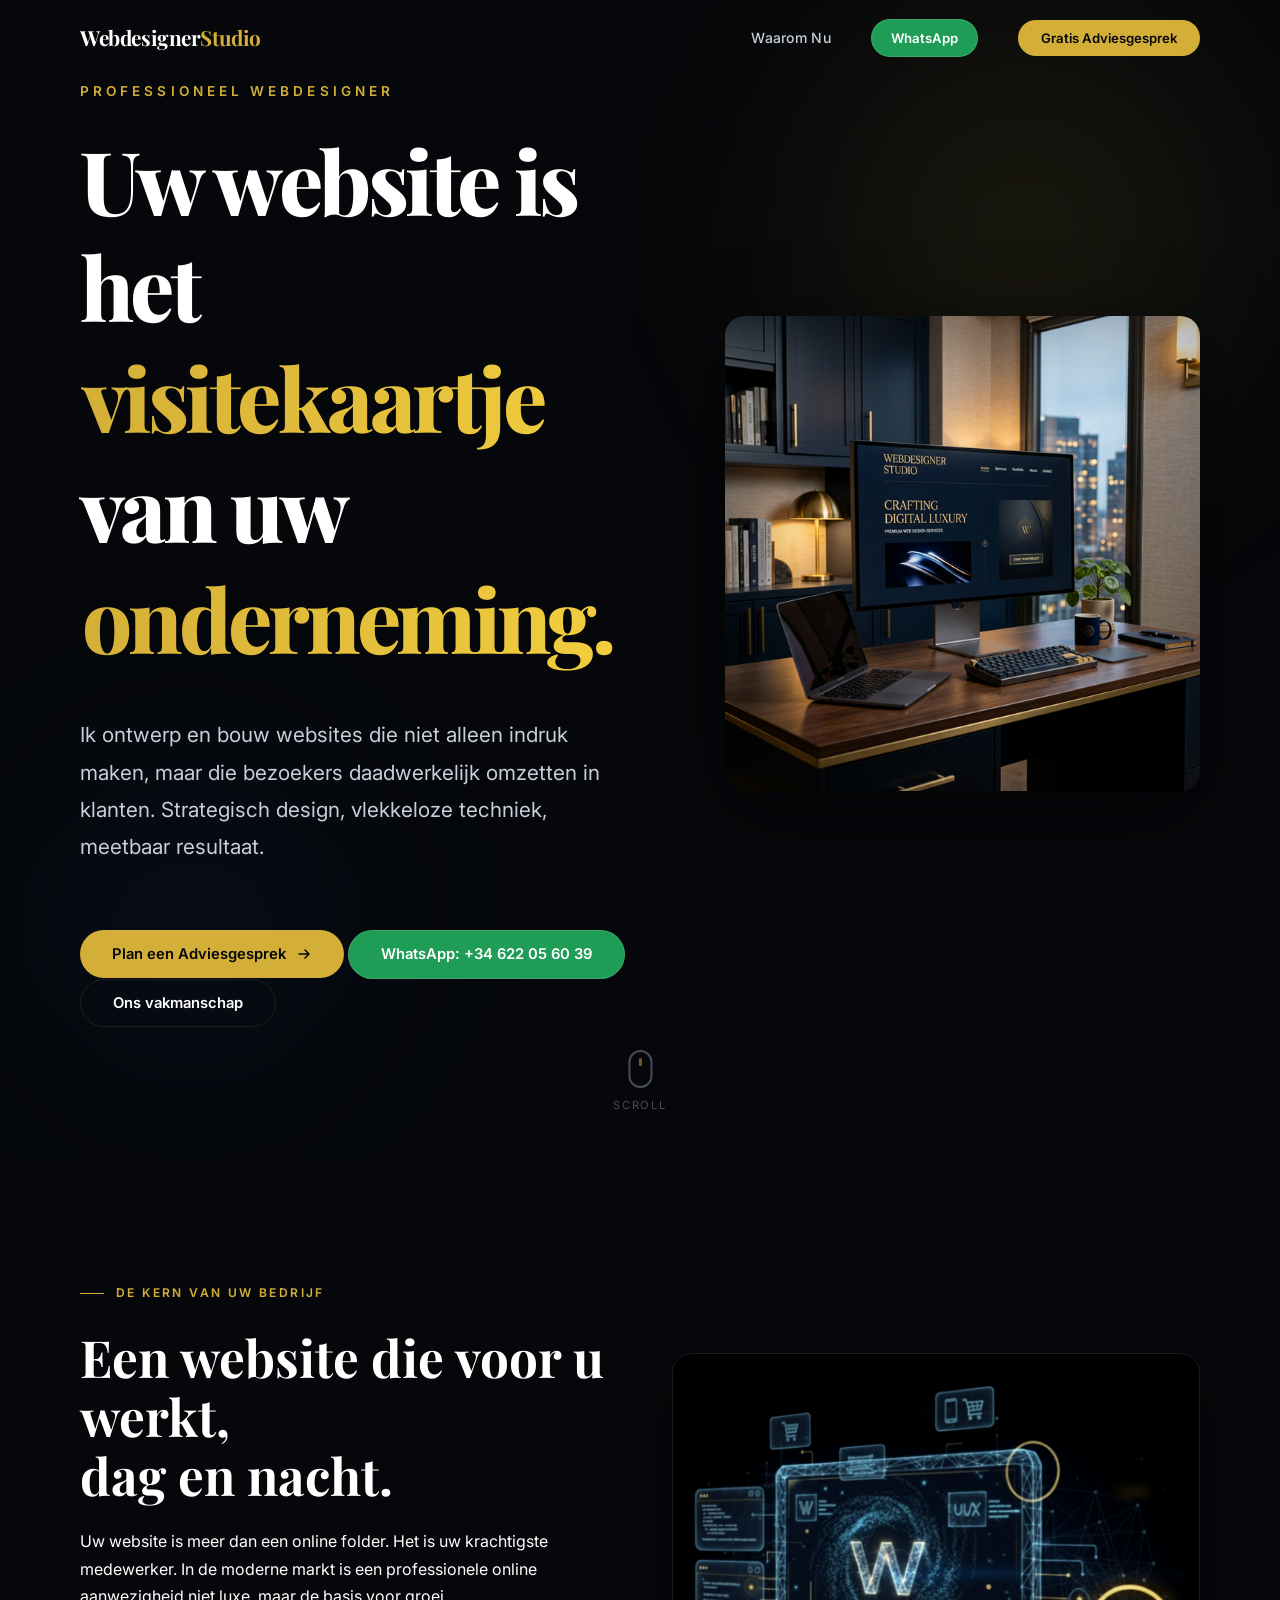
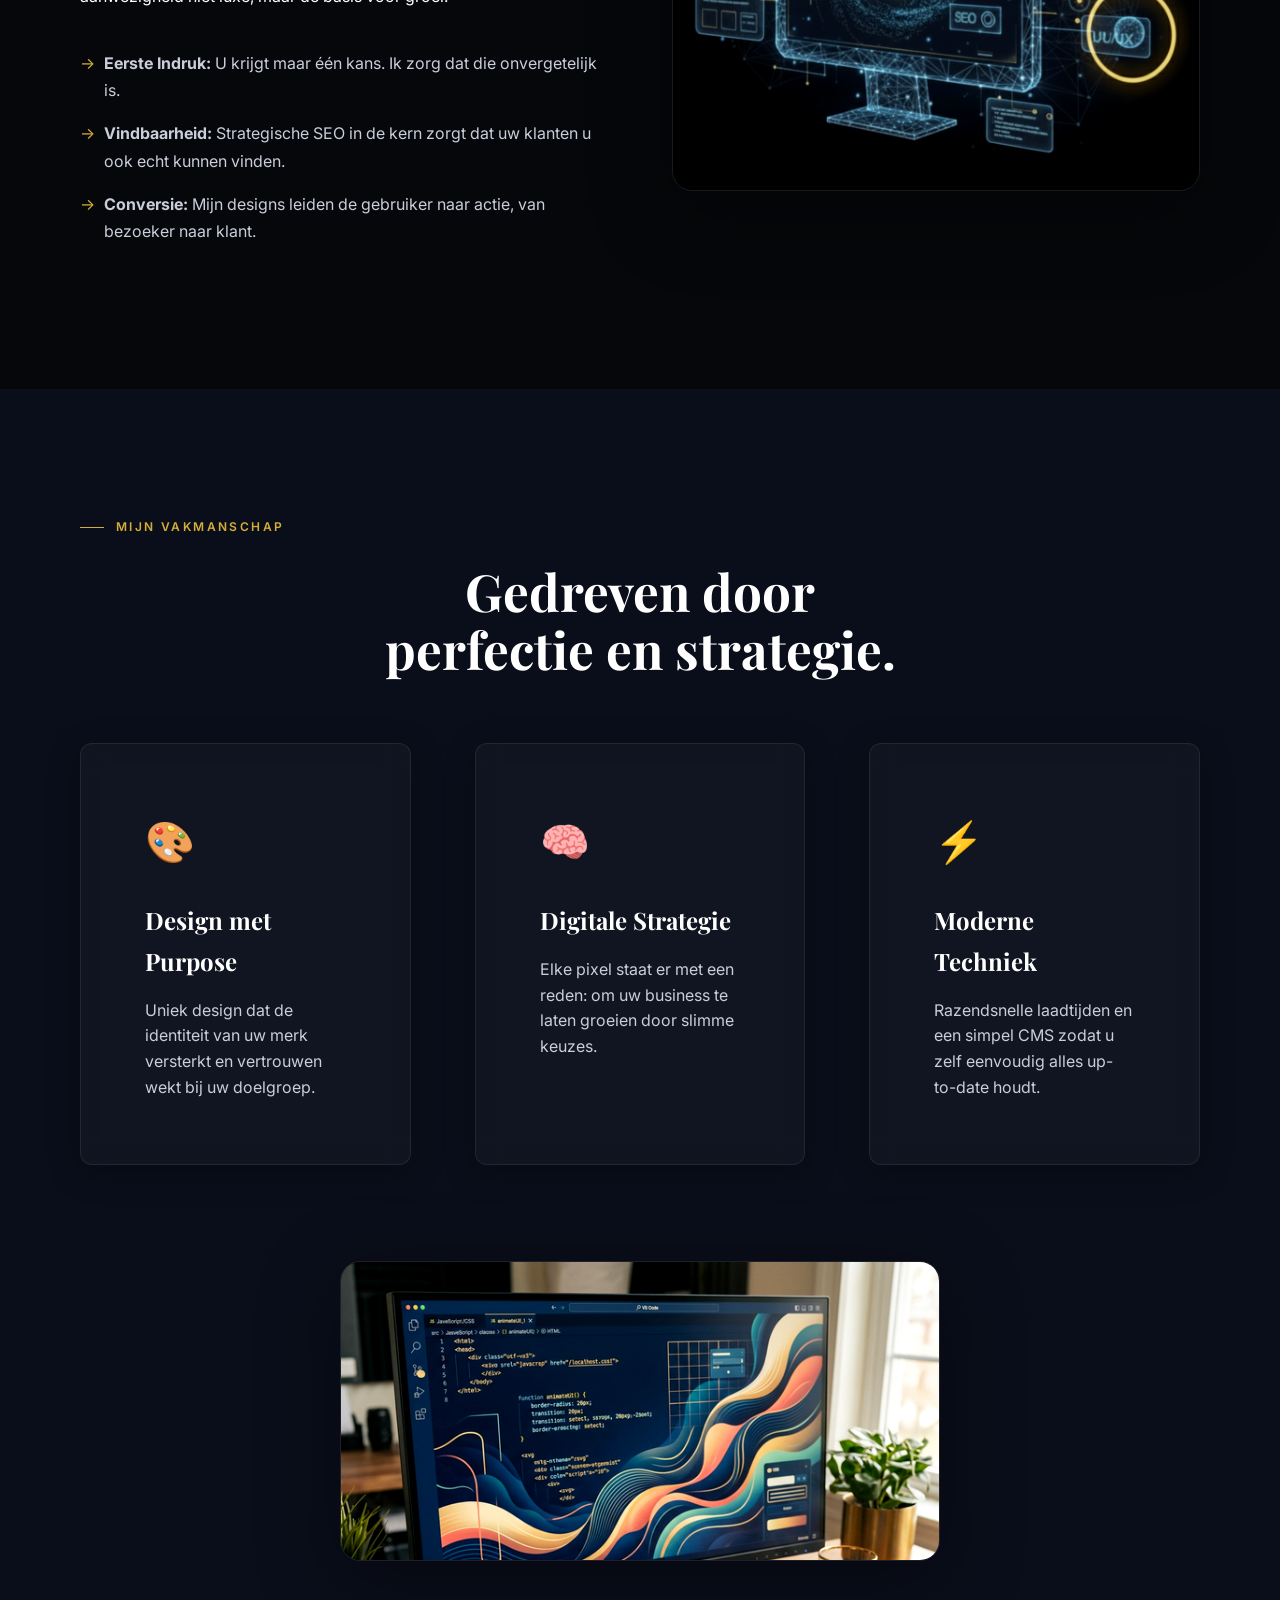
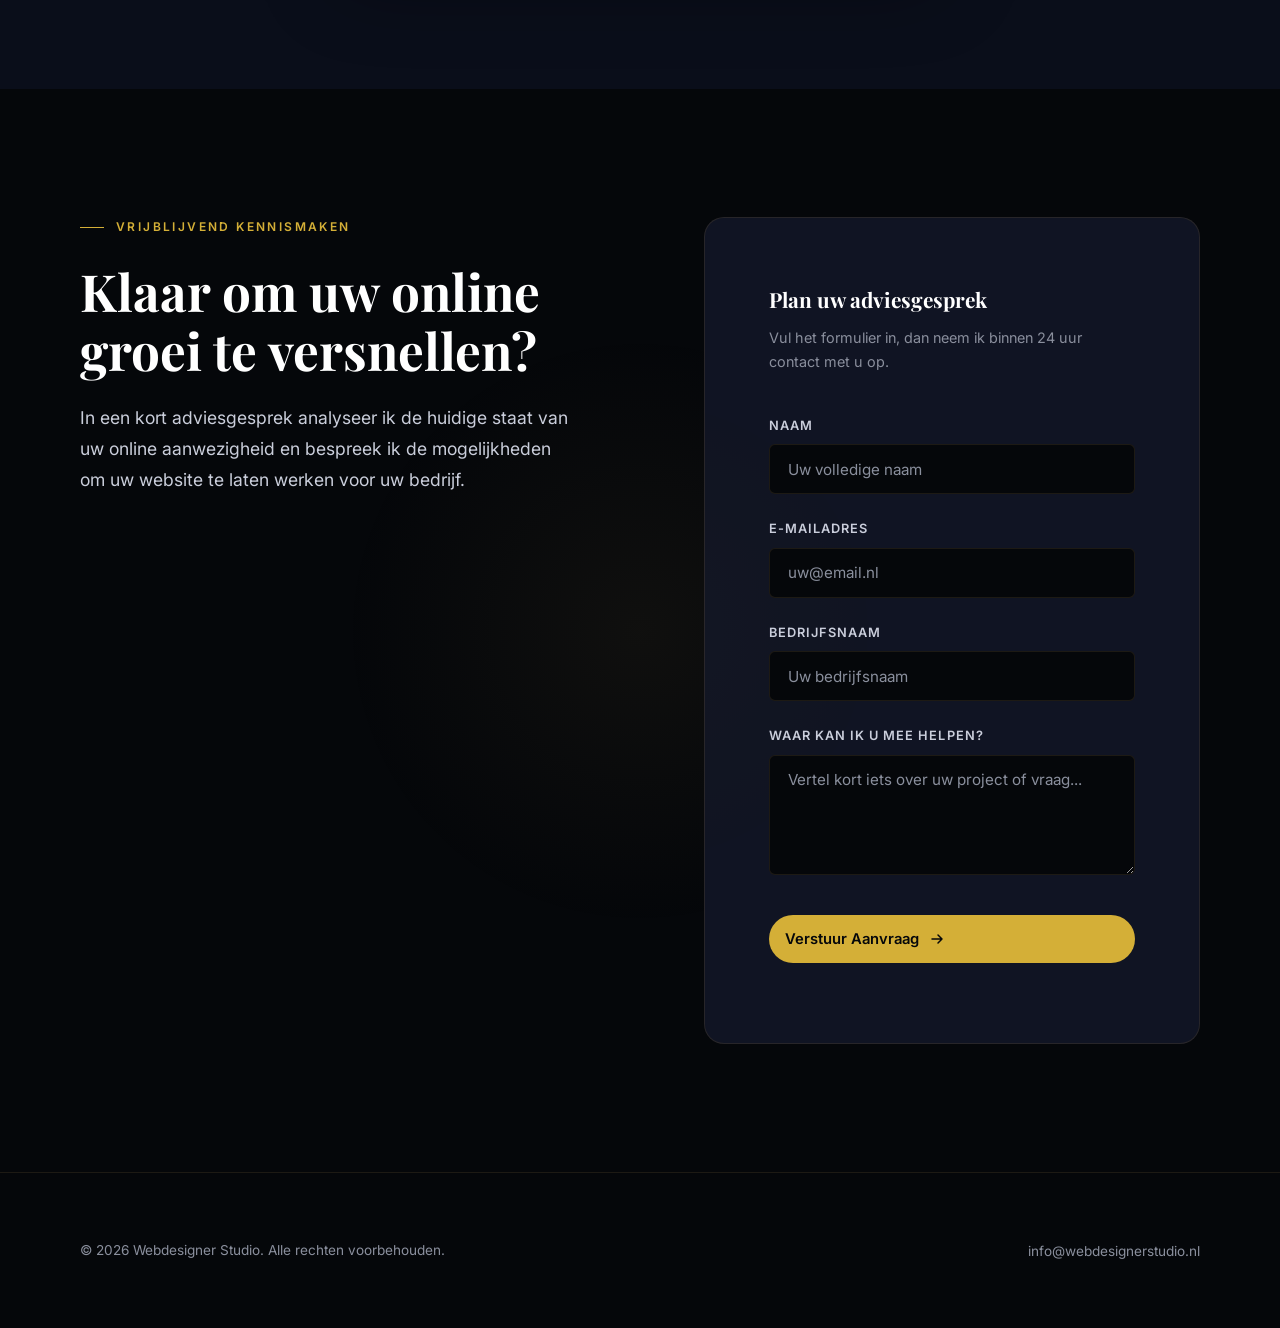
==== commit 0ee0f4a3: "Add professional WhatsApp CTAs in nav and hero" ====
--- a/index.html
+++ b/index.html
@@ -52,6 +52,7 @@
 
       <ul class="nav__links" id="navLinks">
         <li><a href="#waarde" class="nav__link">Waarom Nu</a></li>
+        <li><a href="https://wa.me/34622056039" class="nav__whatsapp" target="_blank" rel="noopener noreferrer" aria-label="Stuur een WhatsApp bericht naar +34 622 05 60 39">WhatsApp</a></li>
         <li><a href="#contact" class="nav__cta">Gratis Adviesgesprek</a></li>
       </ul>
 
@@ -89,6 +90,9 @@
                 <path d="M3 8h10M9 4l4 4-4 4" stroke="currentColor" stroke-width="1.5" stroke-linecap="round"
                   stroke-linejoin="round" />
               </svg>
+            </a>
+            <a href="https://wa.me/34622056039" class="btn btn--whatsapp" target="_blank" rel="noopener noreferrer" aria-label="Start direct een WhatsApp gesprek op +34 622 05 60 39">
+              <span class="btn__label">WhatsApp: +34 622 05 60 39</span>
             </a>
             <a href="#expertise" class="btn btn--outline">Ons vakmanschap</a>
           </div>
--- a/style.css
+++ b/style.css
@@ -419,6 +419,23 @@
   transform: translateY(-1px);
 }
 
+.nav__whatsapp {
+  font-size: 0.825rem;
+  font-weight: 600;
+  color: #ffffff !important;
+  background: #1f9d57;
+  padding: 0.6rem 1.2rem;
+  border-radius: 100px;
+  border: 1px solid rgba(255, 255, 255, 0.12);
+  transition: background var(--transition-base), transform var(--transition-base);
+}
+
+.nav__whatsapp:hover {
+  background: #168a48;
+  color: #ffffff !important;
+  transform: translateY(-1px);
+}
+
 /* Mobile nav toggle */
 .nav__toggle {
   display: none;
@@ -523,19 +540,19 @@
   font-family: var(--font-display);
   font-size: clamp(3rem, 7vw, 5.5rem);
   font-weight: 800;
-  line-height: 1.08;
+  line-height: 1.2;
   letter-spacing: -0.04em;
   margin-bottom: var(--space-lg);
   color: var(--clr-text-primary);
-}
-
-.hero__title br {
-  line-height: 1;
+  overflow: visible;
 }
 
 .hero__title em {
   font-style: normal;
   display: block;
+  /* padding prevents background-clip from cutting off ascenders/descenders */
+  padding: 0.06em 0.02em;
+  line-height: 1.2;
   background: linear-gradient(90deg, var(--clr-accent), var(--clr-accent-light));
   background-clip: text;
   -webkit-background-clip: text;
@@ -644,6 +661,19 @@
   border-color: var(--clr-accent);
   color: var(--clr-accent);
   transform: translateY(-2px);
+}
+
+.btn--whatsapp {
+  background: #1f9d57;
+  color: #ffffff;
+  border: 1px solid rgba(255, 255, 255, 0.12);
+}
+
+.btn--whatsapp:hover {
+  background: #168a48;
+  color: #ffffff;
+  transform: translateY(-2px);
+  box-shadow: 0 8px 32px rgba(31, 157, 87, 0.25);
 }
 
 .btn__arrow {
@@ -1097,6 +1127,13 @@
     font-size: 1rem;
   }
 
+  .nav__whatsapp,
+  .nav__cta {
+    display: inline-flex;
+    justify-content: center;
+    width: 100%;
+  }
+
   .services__grid {
     grid-template-columns: 1fr;
   }
@@ -1129,7 +1166,7 @@
   .hero__title {
     max-width: none;
     font-size: clamp(2rem, 9vw, 2.8rem);
-    line-height: 1.14;
+    line-height: 1.2;
   }
 
   .hero__description {
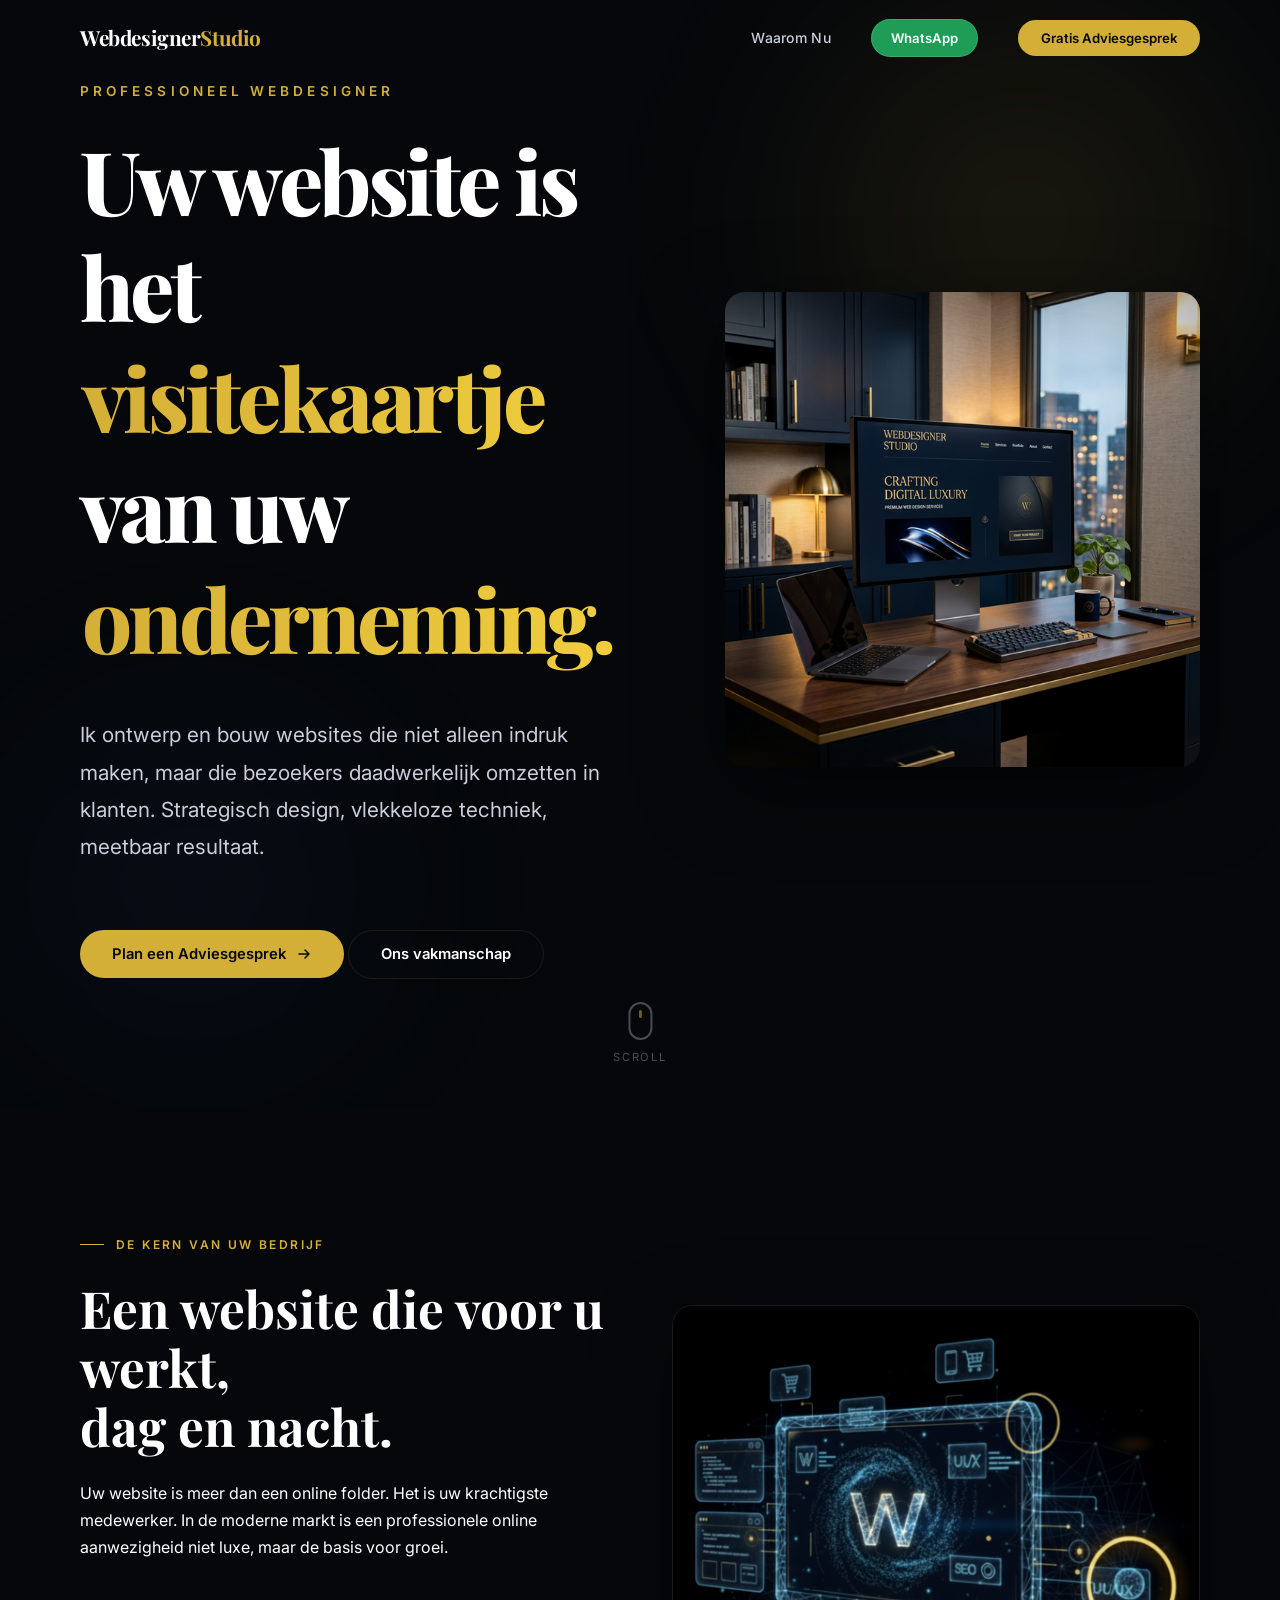
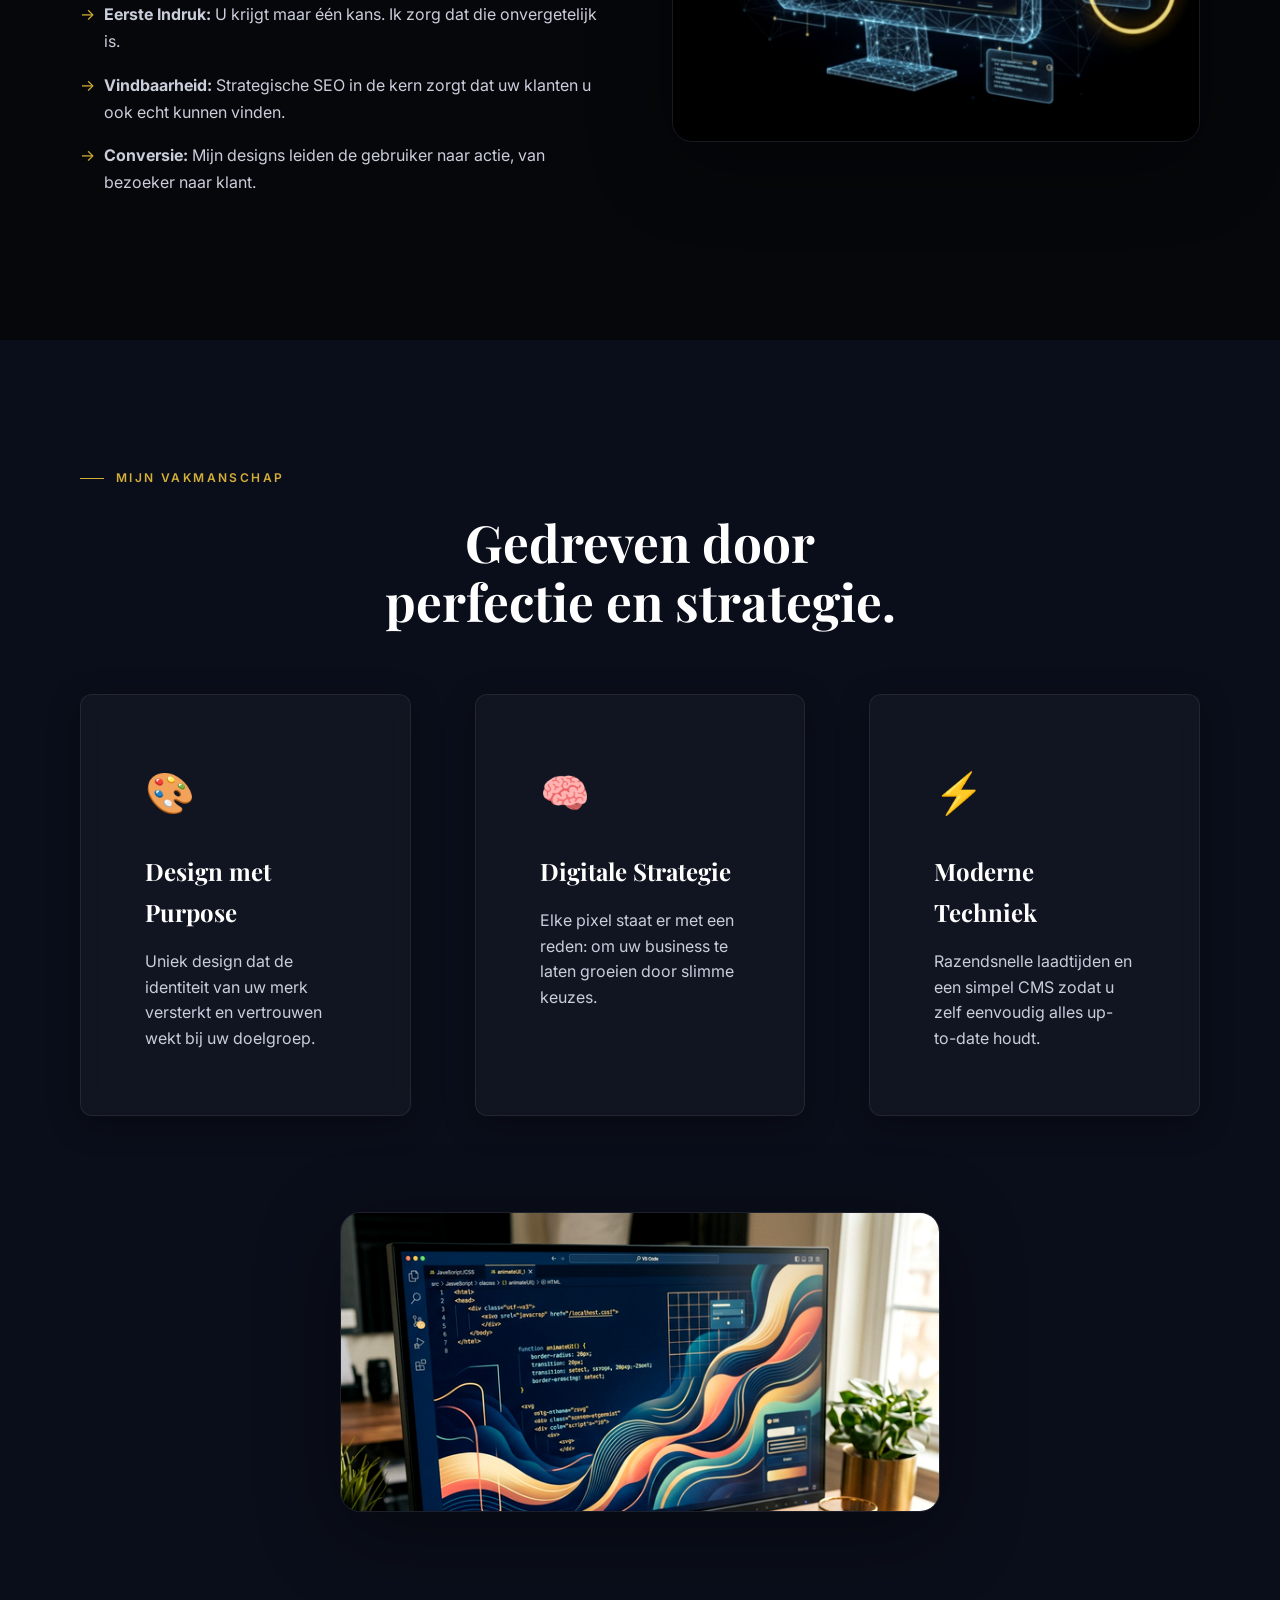
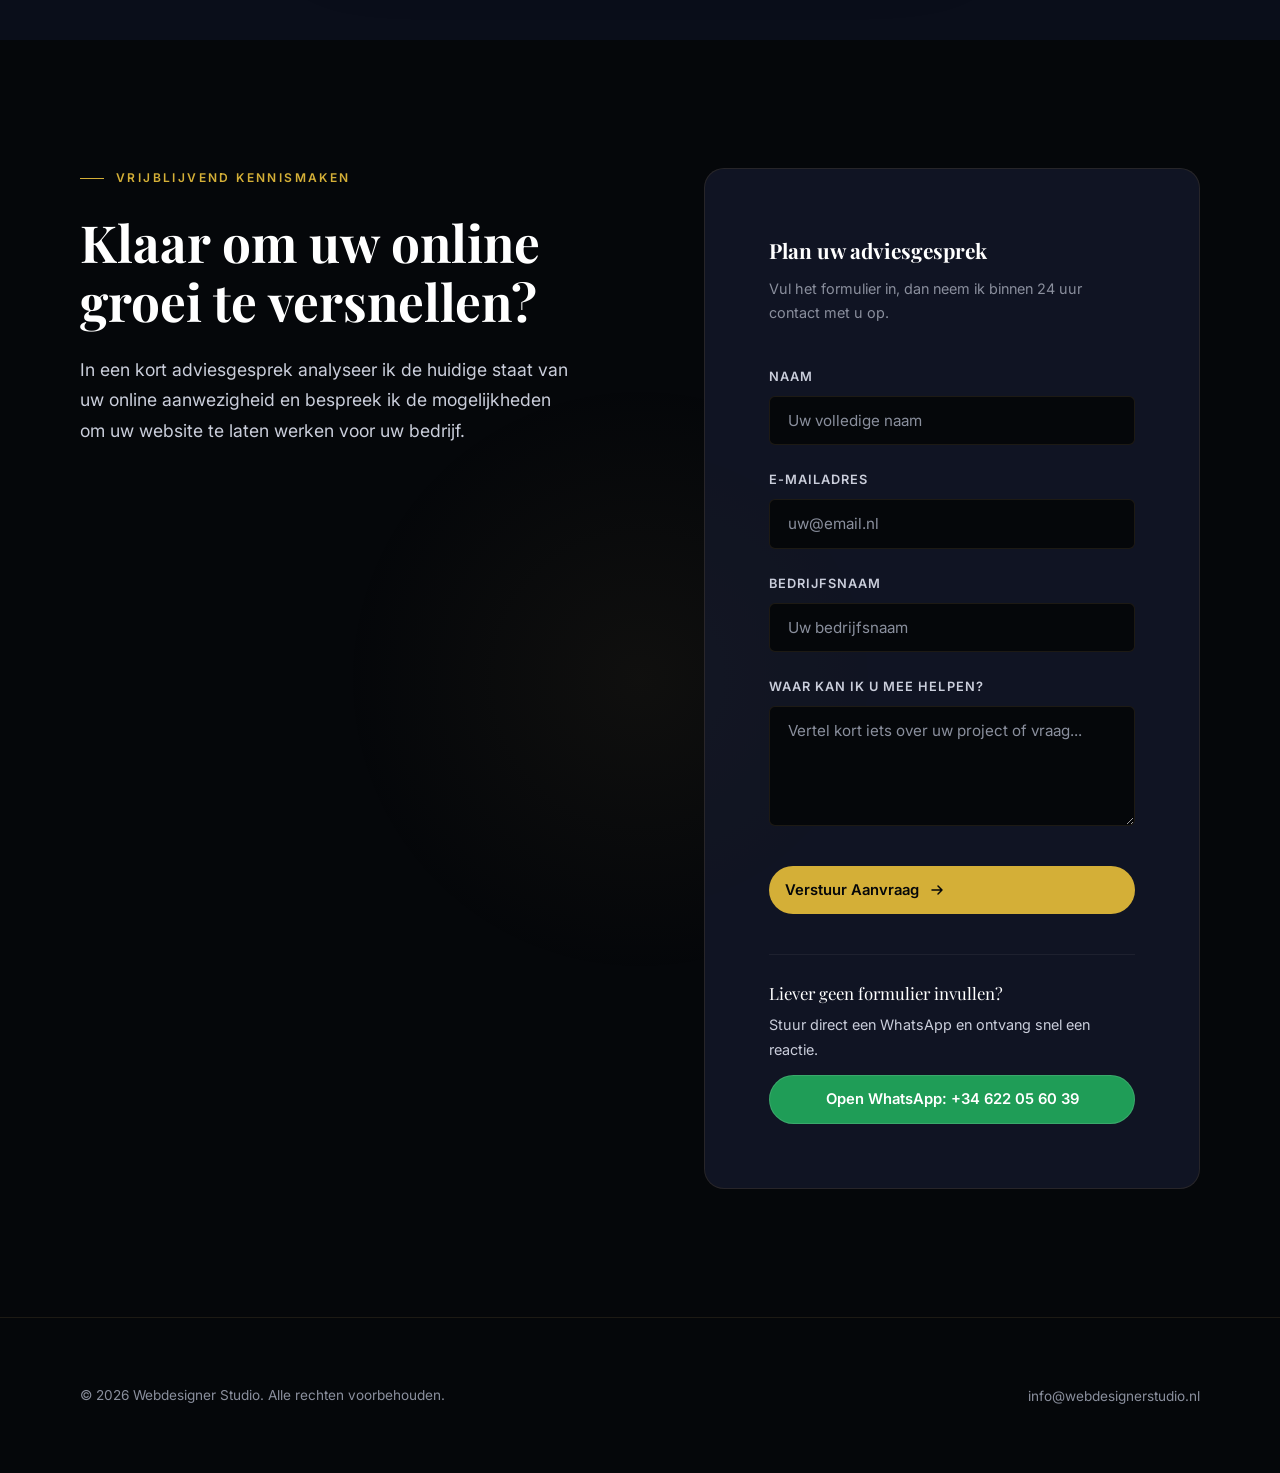
==== commit 4bf751d0: "Move WhatsApp CTA to contact form section" ====
--- a/index.html
+++ b/index.html
@@ -90,9 +90,6 @@
                 <path d="M3 8h10M9 4l4 4-4 4" stroke="currentColor" stroke-width="1.5" stroke-linecap="round"
                   stroke-linejoin="round" />
               </svg>
-            </a>
-            <a href="https://wa.me/34622056039" class="btn btn--whatsapp" target="_blank" rel="noopener noreferrer" aria-label="Start direct een WhatsApp gesprek op +34 622 05 60 39">
-              <span class="btn__label">WhatsApp: +34 622 05 60 39</span>
             </a>
             <a href="#expertise" class="btn btn--outline">Ons vakmanschap</a>
           </div>
@@ -238,6 +235,14 @@
 
               <p class="form__note"></p>
             </form>
+
+            <div class="cta__alt-contact" aria-label="Alternatieve contactoptie via WhatsApp">
+              <p class="cta__alt-contact-title">Liever geen formulier invullen?</p>
+              <p class="cta__alt-contact-text">Stuur direct een WhatsApp en ontvang snel een reactie.</p>
+              <a href="https://wa.me/34622056039" class="btn btn--whatsapp cta__alt-contact-btn" target="_blank" rel="noopener noreferrer" aria-label="Start een WhatsApp gesprek op +34 622 05 60 39">
+                <span class="btn__label">Open WhatsApp: +34 622 05 60 39</span>
+              </a>
+            </div>
           </div>
         </div>
       </div>
--- a/style.css
+++ b/style.css
@@ -1022,6 +1022,30 @@
   color: var(--clr-text-muted);
   text-align: center;
   margin-top: var(--space-sm);
+}
+
+.cta__alt-contact {
+  margin-top: var(--space-lg);
+  padding-top: var(--space-md);
+  border-top: 1px solid var(--clr-border-light);
+}
+
+.cta__alt-contact-title {
+  font-family: var(--font-display);
+  font-size: 1.05rem;
+  margin-bottom: 0.35rem;
+  color: var(--clr-text-primary);
+}
+
+.cta__alt-contact-text {
+  font-size: 0.9rem;
+  color: var(--clr-text-secondary);
+  margin-bottom: 0.8rem;
+}
+
+.cta__alt-contact-btn {
+  width: 100%;
+  justify-content: center;
 }
 
 /* ============================================
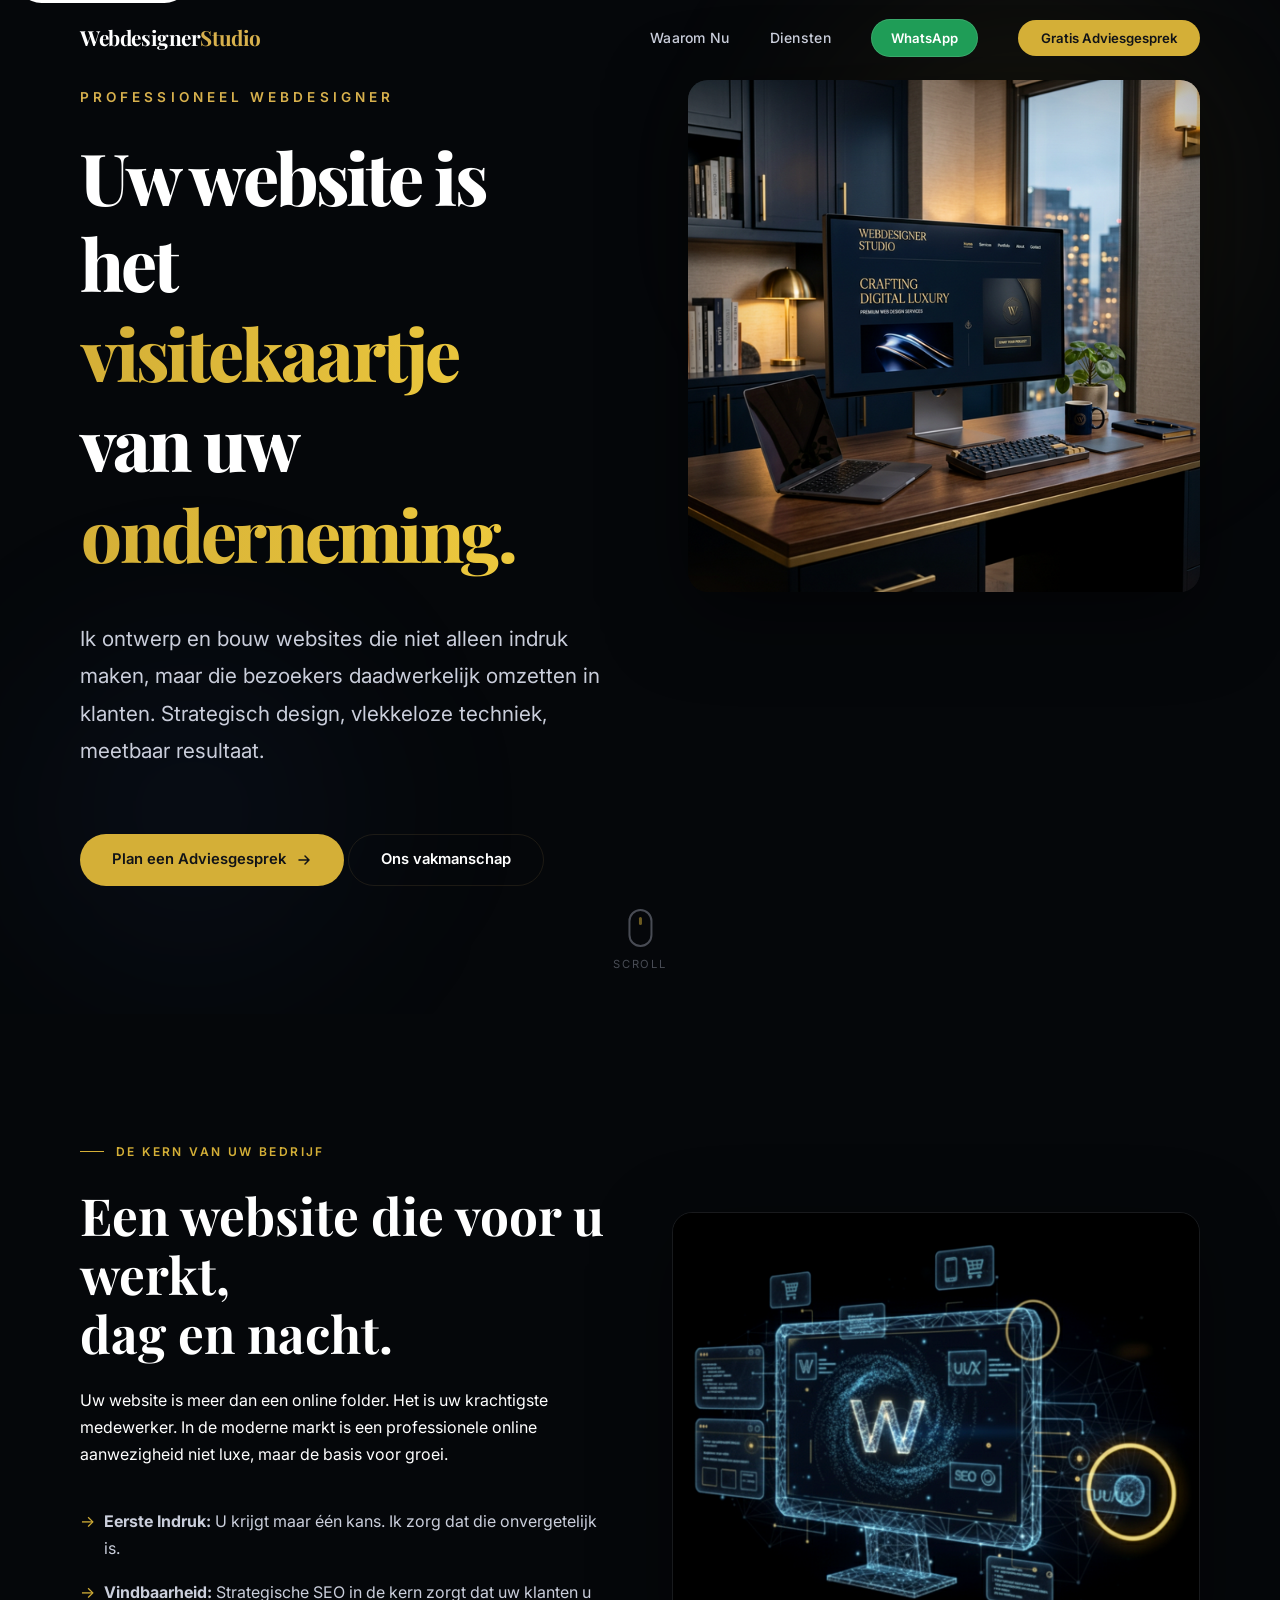
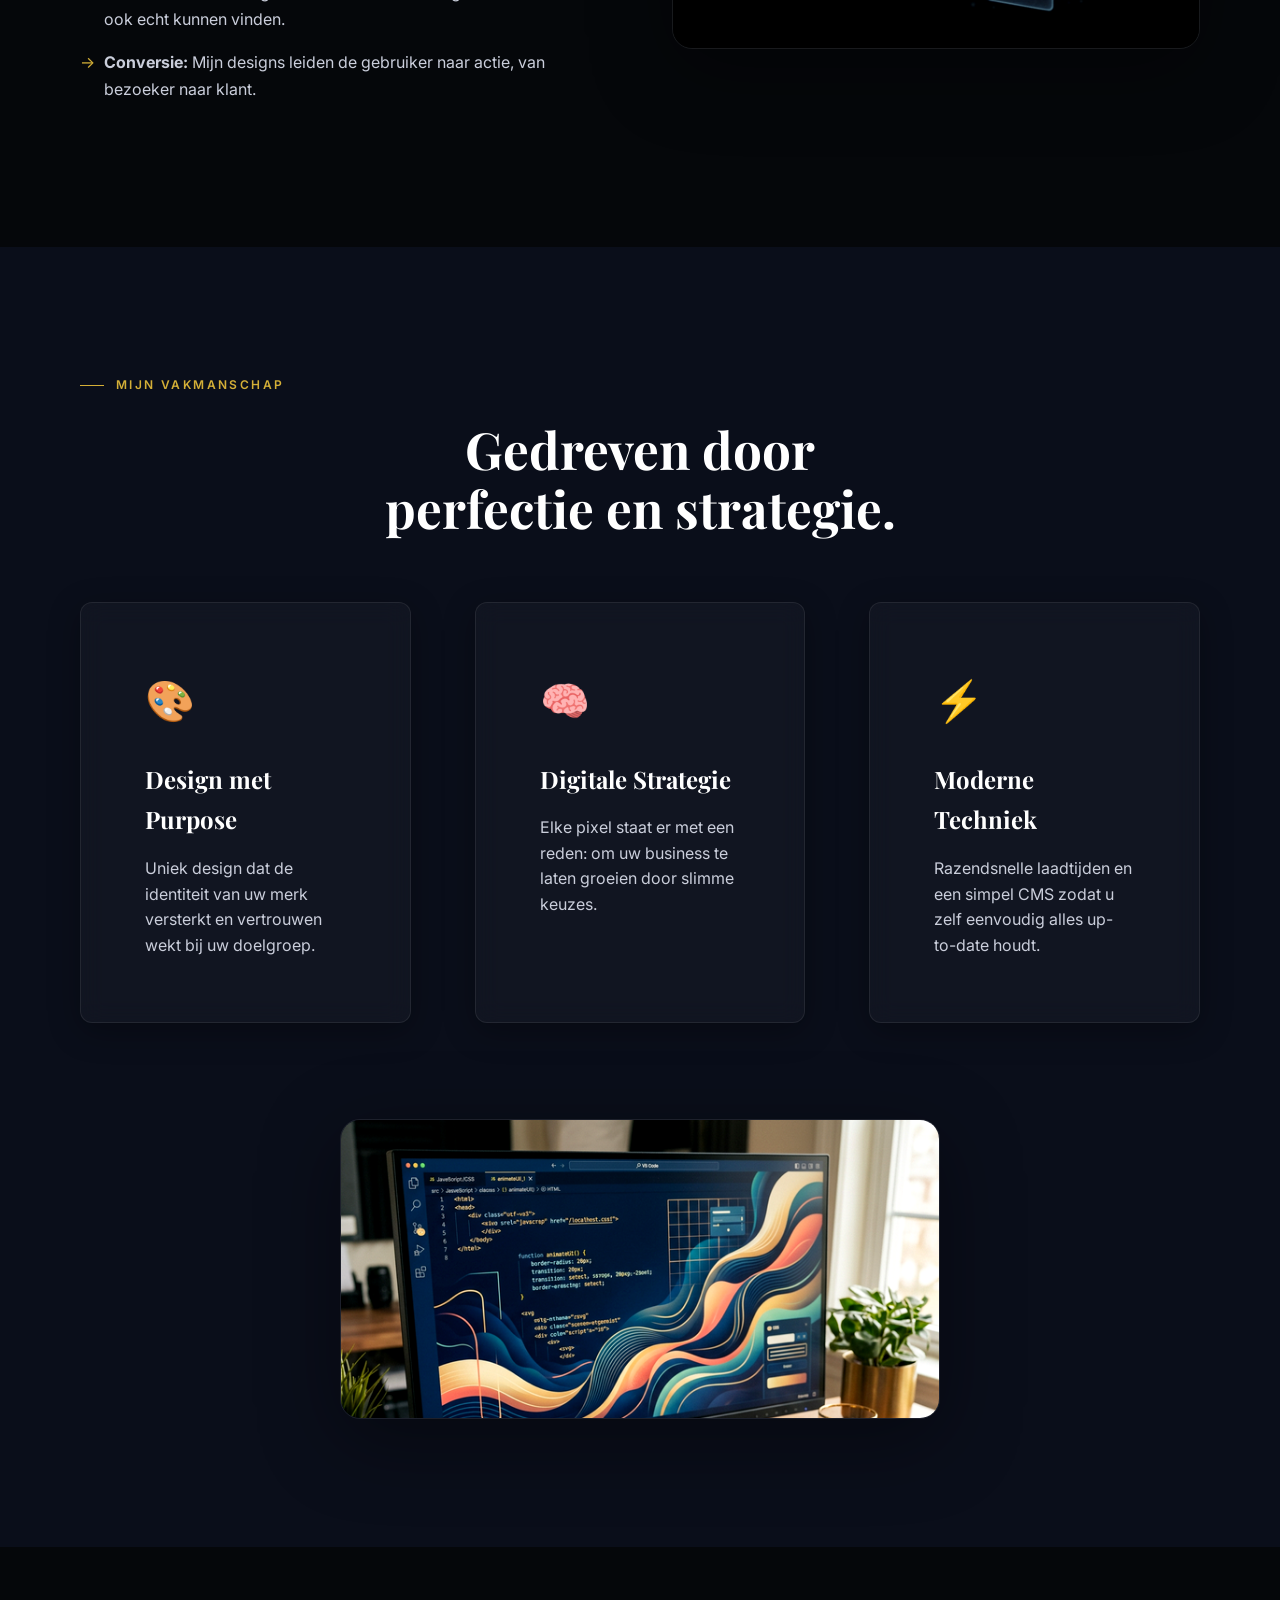
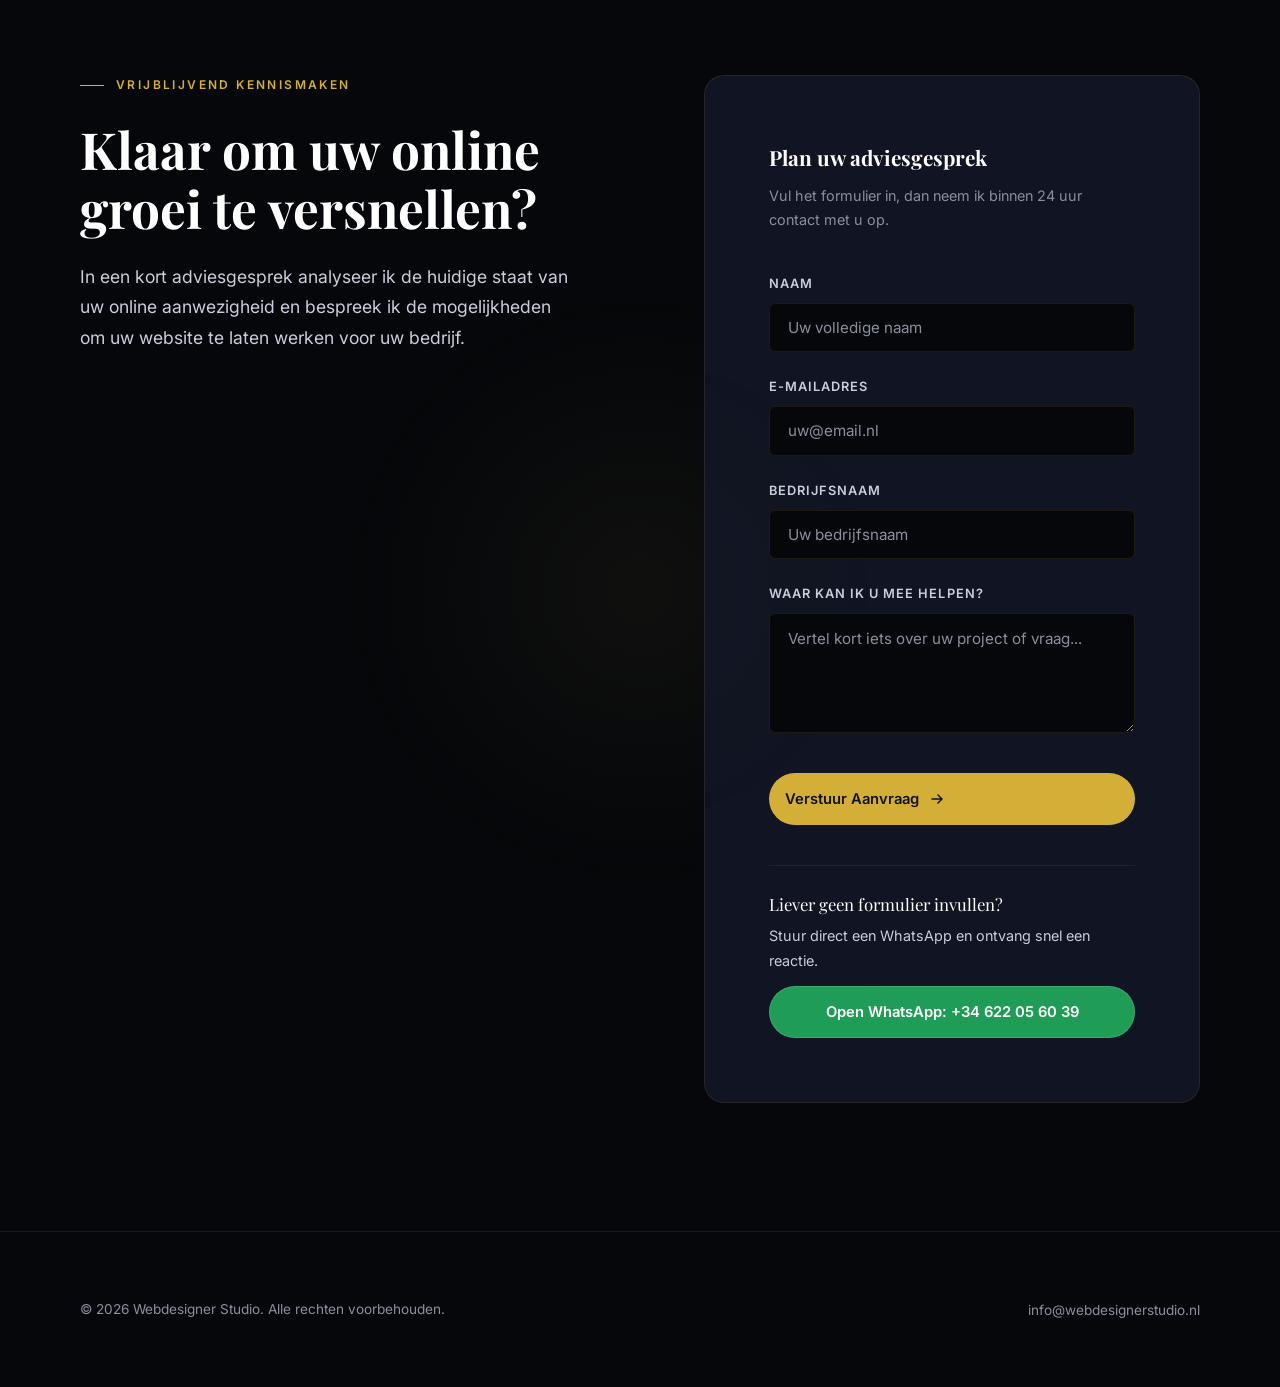
==== commit 7eb93612: "Improve accessibility, SEO, mobile UX, and Netlify form setup" ====
--- a/index.html
+++ b/index.html
@@ -4,13 +4,14 @@
 <head>
   <meta charset="UTF-8">
   <meta name="viewport" content="width=device-width, initial-scale=1.0">
-  <title>Webdesigner Studio — Professioneel Webdesign dat Converteert</title>
+  <title>Webdesigner Studio | Professioneel Webdesign dat Converteert</title>
   <meta name="description"
-    content="Professioneel webdesign dat uw onderneming laat groeien. Wij ontwerpen websites die bezoekers omzetten in klanten. Vraag een vrijblijvend adviesgesprek aan.">
+    content="Professioneel webdesign voor ondernemers die meer leads en klanten willen. Strategisch design, snelle websites en een vrijblijvend adviesgesprek.">
   <meta name="keywords"
     content="webdesign, webdesigner, freelance, website laten maken, SEO, website ontwerp, zakelijk webdesign">
   <meta name="author" content="Webdesigner Studio">
   <meta name="robots" content="index, follow">
+  <meta name="theme-color" content="#05070a">
 
   <!-- Open Graph -->
   <meta property="og:title" content="Webdesigner Studio — Professioneel Webdesign dat Converteert">
@@ -19,6 +20,12 @@
   <meta property="og:type" content="website">
   <meta property="og:locale" content="nl_NL">
   <meta property="og:image" content="assets/images/hero-eyecatcher.png">
+  <meta property="og:url" content="https://rajitovo-ai.github.io/githubpagesstudiotest/">
+
+  <meta name="twitter:card" content="summary_large_image">
+  <meta name="twitter:title" content="Webdesigner Studio | Professioneel Webdesign dat Converteert">
+  <meta name="twitter:description" content="Strategisch webdesign voor ondernemers die bezoekers willen omzetten in klanten.">
+  <meta name="twitter:image" content="assets/images/hero-eyecatcher.png">
 
   <link rel="canonical" href="https://rajitovo-ai.github.io/githubpagesstudiotest/">
 
@@ -37,32 +44,68 @@
   <!-- Favicon (inline SVG as data URI) -->
   <link rel="icon"
     href="data:image/svg+xml,<svg xmlns='http://www.w3.org/2000/svg' viewBox='0 0 32 32'><rect width='32' height='32' rx='8' fill='%230a0e1a'/><text x='50%25' y='55%25' dominant-baseline='middle' text-anchor='middle' font-family='serif' font-size='20' font-weight='bold' fill='%23c8a45e'>W</text></svg>">
+
+  <script type="application/ld+json">
+    {
+      "@context": "https://schema.org",
+      "@graph": [
+        {
+          "@type": "Organization",
+          "@id": "https://rajitovo-ai.github.io/githubpagesstudiotest/#organization",
+          "name": "Webdesigner Studio",
+          "url": "https://rajitovo-ai.github.io/githubpagesstudiotest/",
+          "email": "info@webdesignerstudio.nl",
+          "telephone": "+34622056039",
+          "contactPoint": {
+            "@type": "ContactPoint",
+            "telephone": "+34622056039",
+            "contactType": "sales",
+            "availableLanguage": ["nl", "en"]
+          }
+        },
+        {
+          "@type": "LocalBusiness",
+          "@id": "https://rajitovo-ai.github.io/githubpagesstudiotest/#localbusiness",
+          "name": "Webdesigner Studio",
+          "url": "https://rajitovo-ai.github.io/githubpagesstudiotest/",
+          "telephone": "+34622056039",
+          "email": "info@webdesignerstudio.nl",
+          "priceRange": "EUR",
+          "areaServed": ["Nederland", "Spanje"],
+          "description": "Freelance webdesign en strategische websites voor ondernemers die online willen groeien."
+        }
+      ]
+    }
+  </script>
 </head>
 
 <body>
+
+  <a class="skip-link" href="#main-content">Direct naar inhoud</a>
 
   <!-- ═══════════════════════════════════════
        NAVIGATION
        ═══════════════════════════════════════ -->
   <nav class="nav" id="nav">
     <div class="container nav__inner">
-      <a href="#" class="nav__logo" aria-label="Webdesigner Studio — Home">Webdesigner<span>Studio</span></a>
-
-      <div class="nav__overlay" id="navOverlay"></div>
+      <a href="#hero" class="nav__logo" aria-label="Ga naar de hero-sectie van Webdesigner Studio">Webdesigner<span>Studio</span></a>
+
+      <div class="nav__overlay" id="navOverlay" aria-hidden="true"></div>
 
       <ul class="nav__links" id="navLinks">
         <li><a href="#waarde" class="nav__link">Waarom Nu</a></li>
-        <li><a href="https://wa.me/34622056039" class="nav__whatsapp" target="_blank" rel="noopener noreferrer" aria-label="Stuur een WhatsApp bericht naar +34 622 05 60 39">WhatsApp</a></li>
+        <li><a href="#expertise" class="nav__link">Diensten</a></li>
+        <li><a href="https://wa.me/34622056039?text=Hallo%2C%20ik%20wil%20graag%20een%20website%20laten%20maken." class="nav__whatsapp" target="_blank" rel="noopener noreferrer" aria-label="Stuur een WhatsApp bericht naar +34 622 05 60 39">WhatsApp</a></li>
         <li><a href="#contact" class="nav__cta">Gratis Adviesgesprek</a></li>
       </ul>
 
-      <button class="nav__toggle" id="navToggle" aria-label="Menu openen" aria-expanded="false" aria-controls="navLinks">
+      <button class="nav__toggle" id="navToggle" type="button" aria-label="Menu openen" aria-expanded="false" aria-controls="navLinks">
         <span></span><span></span><span></span>
       </button>
     </div>
   </nav>
 
-  <main>
+  <main id="main-content">
     <!-- ═══════════════════════════════════════
          HERO
          ═══════════════════════════════════════ -->
@@ -199,9 +242,12 @@
             <p class="cta__form-subtitle" data-cms="form-description">Vul het formulier in, dan neem ik binnen 24 uur
               contact met u op.</p>
 
-            <form class="form" id="contactForm" name="contact" method="POST" netlify novalidate netlify-honeypot="bot-field">
+            <form class="form" id="contactForm" name="contact" method="POST" data-netlify="true" netlify novalidate netlify-honeypot="bot-field">
               <!-- Honeypot field for spam prevention -->
-              <input type="hidden" name="bot-field">
+              <input type="hidden" name="form-name" value="contact">
+              <p class="form__hidden">
+                <label>Laat dit veld leeg als u een mens bent: <input name="bot-field"></label>
+              </p>
               
               <div class="form__group">
                 <label class="form__label" for="form-name">Naam</label>
@@ -233,13 +279,13 @@
                 </svg>
               </button>
 
-              <p class="form__note"></p>
+              <p class="form__note" role="status" aria-live="polite"></p>
             </form>
 
             <div class="cta__alt-contact" aria-label="Alternatieve contactoptie via WhatsApp">
               <p class="cta__alt-contact-title">Liever geen formulier invullen?</p>
               <p class="cta__alt-contact-text">Stuur direct een WhatsApp en ontvang snel een reactie.</p>
-              <a href="https://wa.me/34622056039" class="btn btn--whatsapp cta__alt-contact-btn" target="_blank" rel="noopener noreferrer" aria-label="Start een WhatsApp gesprek op +34 622 05 60 39">
+              <a href="https://wa.me/34622056039?text=Hallo%2C%20ik%20wil%20graag%20een%20website%20laten%20maken." class="btn btn--whatsapp cta__alt-contact-btn" target="_blank" rel="noopener noreferrer" aria-label="Start een WhatsApp gesprek op +34 622 05 60 39">
                 <span class="btn__label">Open WhatsApp: +34 622 05 60 39</span>
               </a>
             </div>
--- a/style.css
+++ b/style.css
@@ -18,6 +18,7 @@
   /* More vibrant gold */
   --clr-accent-light: #f4d03f;
   --clr-accent-dark: #b8860b;
+  --clr-accent-readable: #d8b14d;
   --clr-accent-glow: rgba(212, 175, 55, 0.4);
 
   --clr-glass: rgba(255, 255, 255, 0.03);
@@ -92,13 +93,13 @@
 }
 
 a {
-  color: var(--clr-accent);
+  color: var(--clr-accent-readable);
   text-decoration: none;
   transition: color var(--transition-base);
 }
 
 a:hover {
-  color: var(--clr-accent-light);
+  color: #f2cb64;
 }
 
 ::selection {
@@ -192,9 +193,29 @@
 a:focus-visible,
 button:focus-visible,
 input:focus-visible,
-textarea:focus-visible {
-  outline: 2px solid var(--clr-accent-light);
-  outline-offset: 3px;
+textarea:focus-visible,
+select:focus-visible,
+[tabindex]:not([tabindex="-1"]):focus-visible {
+  outline: 3px solid var(--clr-accent-light);
+  outline-offset: 4px;
+  box-shadow: 0 0 0 6px rgba(212, 175, 55, 0.16);
+}
+
+.skip-link {
+  position: absolute;
+  top: -48px;
+  left: 1rem;
+  z-index: 2000;
+  background: #ffffff;
+  color: #111317;
+  padding: 0.75rem 1rem;
+  border-radius: 999px;
+  font-weight: 600;
+  transition: top var(--transition-base);
+}
+
+.skip-link:focus-visible {
+  top: 1rem;
 }
 
 /* Simplified Section Styles */
@@ -365,7 +386,7 @@
 }
 
 .nav__logo span {
-  color: var(--clr-accent);
+  color: var(--clr-accent-readable);
 }
 
 .nav__links {
@@ -391,7 +412,7 @@
   left: 0;
   width: 0;
   height: 1px;
-  background: var(--clr-accent);
+  background: var(--clr-accent-readable);
   transition: width var(--transition-base);
 }
 
@@ -406,10 +427,11 @@
 .nav__cta {
   font-size: 0.825rem;
   font-weight: 600;
-  color: var(--clr-bg-primary) !important;
+  color: #111317 !important;
   background: var(--clr-accent);
   padding: 0.6rem 1.4rem;
   border-radius: 100px;
+  min-height: 48px;
   transition: background var(--transition-base), transform var(--transition-base);
 }
 
@@ -426,6 +448,7 @@
   background: #1f9d57;
   padding: 0.6rem 1.2rem;
   border-radius: 100px;
+  min-height: 48px;
   border: 1px solid rgba(255, 255, 255, 0.12);
   transition: background var(--transition-base), transform var(--transition-base);
 }
@@ -513,15 +536,16 @@
 
 .hero__grid {
   display: grid;
-  grid-template-columns: 1.1fr 0.9fr;
-  gap: var(--space-xl);
-  align-items: center;
+  grid-template-columns: minmax(0, 1fr) minmax(0, 0.92fr);
+  gap: clamp(2rem, 4vw, 3.25rem);
+  align-items: start;
   position: relative;
   z-index: 1;
 }
 
 .hero__content {
   position: relative;
+  padding-top: 0.35rem;
 }
 
 .hero__eyebrow {
@@ -529,7 +553,7 @@
   font-weight: 600;
   letter-spacing: 0.3em;
   text-transform: uppercase;
-  color: var(--clr-accent);
+  color: var(--clr-accent-readable);
   margin-bottom: var(--space-md);
   display: flex;
   align-items: center;
@@ -538,7 +562,7 @@
 
 .hero__title {
   font-family: var(--font-display);
-  font-size: clamp(3rem, 7vw, 5.5rem);
+  font-size: clamp(2.45rem, 5.6vw, 4.65rem);
   font-weight: 800;
   line-height: 1.2;
   letter-spacing: -0.04em;
@@ -571,6 +595,9 @@
 
 .hero__visual {
   position: relative;
+  width: min(100%, 560px);
+  justify-self: end;
+  align-self: start;
   border-radius: var(--radius-lg);
   overflow: hidden;
   box-shadow: 0 20px 80px rgba(0, 0, 0, 0.5);
@@ -634,6 +661,7 @@
   border-radius: 100px;
   border: none;
   cursor: pointer;
+  min-height: 52px;
   transition: all var(--transition-base);
   text-decoration: none;
   line-height: 1;
@@ -641,7 +669,7 @@
 
 .btn--primary {
   background: var(--clr-accent);
-  color: var(--clr-bg-primary);
+  color: #111317;
 }
 
 .btn--primary:hover {
@@ -1002,8 +1030,20 @@
 
 .form__input:focus,
 .form__textarea:focus {
-  border-color: var(--clr-accent);
+  border-color: var(--clr-accent-readable);
   box-shadow: 0 0 0 3px rgba(200, 164, 94, 0.1);
+}
+
+.form__hidden {
+  position: absolute;
+  width: 1px;
+  height: 1px;
+  padding: 0;
+  margin: -1px;
+  overflow: hidden;
+  clip: rect(0, 0, 0, 0);
+  white-space: nowrap;
+  border: 0;
 }
 
 .form__textarea {
@@ -1080,7 +1120,7 @@
 }
 
 .footer__link:hover {
-  color: var(--clr-accent);
+  color: var(--clr-accent-readable);
 }
 
 /* ============================================
@@ -1120,6 +1160,18 @@
    RESPONSIVE – MOBILE
    ============================================ */
 @media (max-width: 768px) {
+  .nav {
+    background: rgba(5, 7, 10, 0.78);
+    backdrop-filter: blur(18px);
+    -webkit-backdrop-filter: blur(18px);
+    box-shadow: 0 1px 0 var(--clr-glass-border);
+    padding: 0.9rem 0;
+  }
+
+  .nav.is-scrolled {
+    padding: 0.75rem 0;
+  }
+
   .nav__links {
     position: fixed;
     top: 0;
@@ -1170,38 +1222,42 @@
   .hero__actions {
     flex-direction: column;
     align-items: flex-start;
+    gap: 0.85rem;
   }
 
   .hero {
     min-height: auto;
-    padding-top: 7rem;
-    padding-bottom: 4rem;
+    padding-top: 6.5rem;
+    padding-bottom: 3.5rem;
   }
 
   .hero__grid {
     grid-template-columns: 1fr;
-    gap: var(--space-lg);
+    gap: 1.75rem;
   }
 
   .hero__content {
     text-align: left;
+    padding-top: 0;
   }
 
   .hero__title {
     max-width: none;
-    font-size: clamp(2rem, 9vw, 2.8rem);
-    line-height: 1.2;
+    font-size: clamp(1.95rem, 9vw, 2.55rem);
+    line-height: 1.18;
   }
 
   .hero__description {
     max-width: none;
-    font-size: 1rem;
-    line-height: 1.65;
+    font-size: 0.98rem;
+    line-height: 1.6;
   }
 
   .hero__visual {
     transform: none;
     max-width: 520px;
+    width: 100%;
+    justify-self: center;
     margin: 0 auto;
   }
 
@@ -1222,6 +1278,55 @@
 
   .problem__stat-value {
     font-size: 1.2rem;
+  }
+}
+
+@media (max-width: 420px) {
+  .container {
+    padding: 0 1rem;
+  }
+
+  .nav__logo {
+    font-size: 1.12rem;
+  }
+
+  .nav__links {
+    width: min(100vw, 300px);
+    padding: 1.5rem;
+  }
+
+  .hero {
+    padding-top: 6rem;
+    padding-bottom: 3rem;
+  }
+
+  .hero__eyebrow {
+    font-size: 0.72rem;
+    letter-spacing: 0.2em;
+  }
+
+  .hero__title {
+    font-size: clamp(1.8rem, 10vw, 2.2rem);
+    margin-bottom: 1.25rem;
+  }
+
+  .hero__title em {
+    padding-top: 0.04em;
+    padding-bottom: 0.04em;
+  }
+
+  .hero__description {
+    font-size: 0.95rem;
+  }
+
+  .cta__form-wrapper {
+    padding: 1.25rem;
+  }
+
+  .btn,
+  .nav__whatsapp,
+  .nav__cta {
+    min-height: 50px;
   }
 }
 
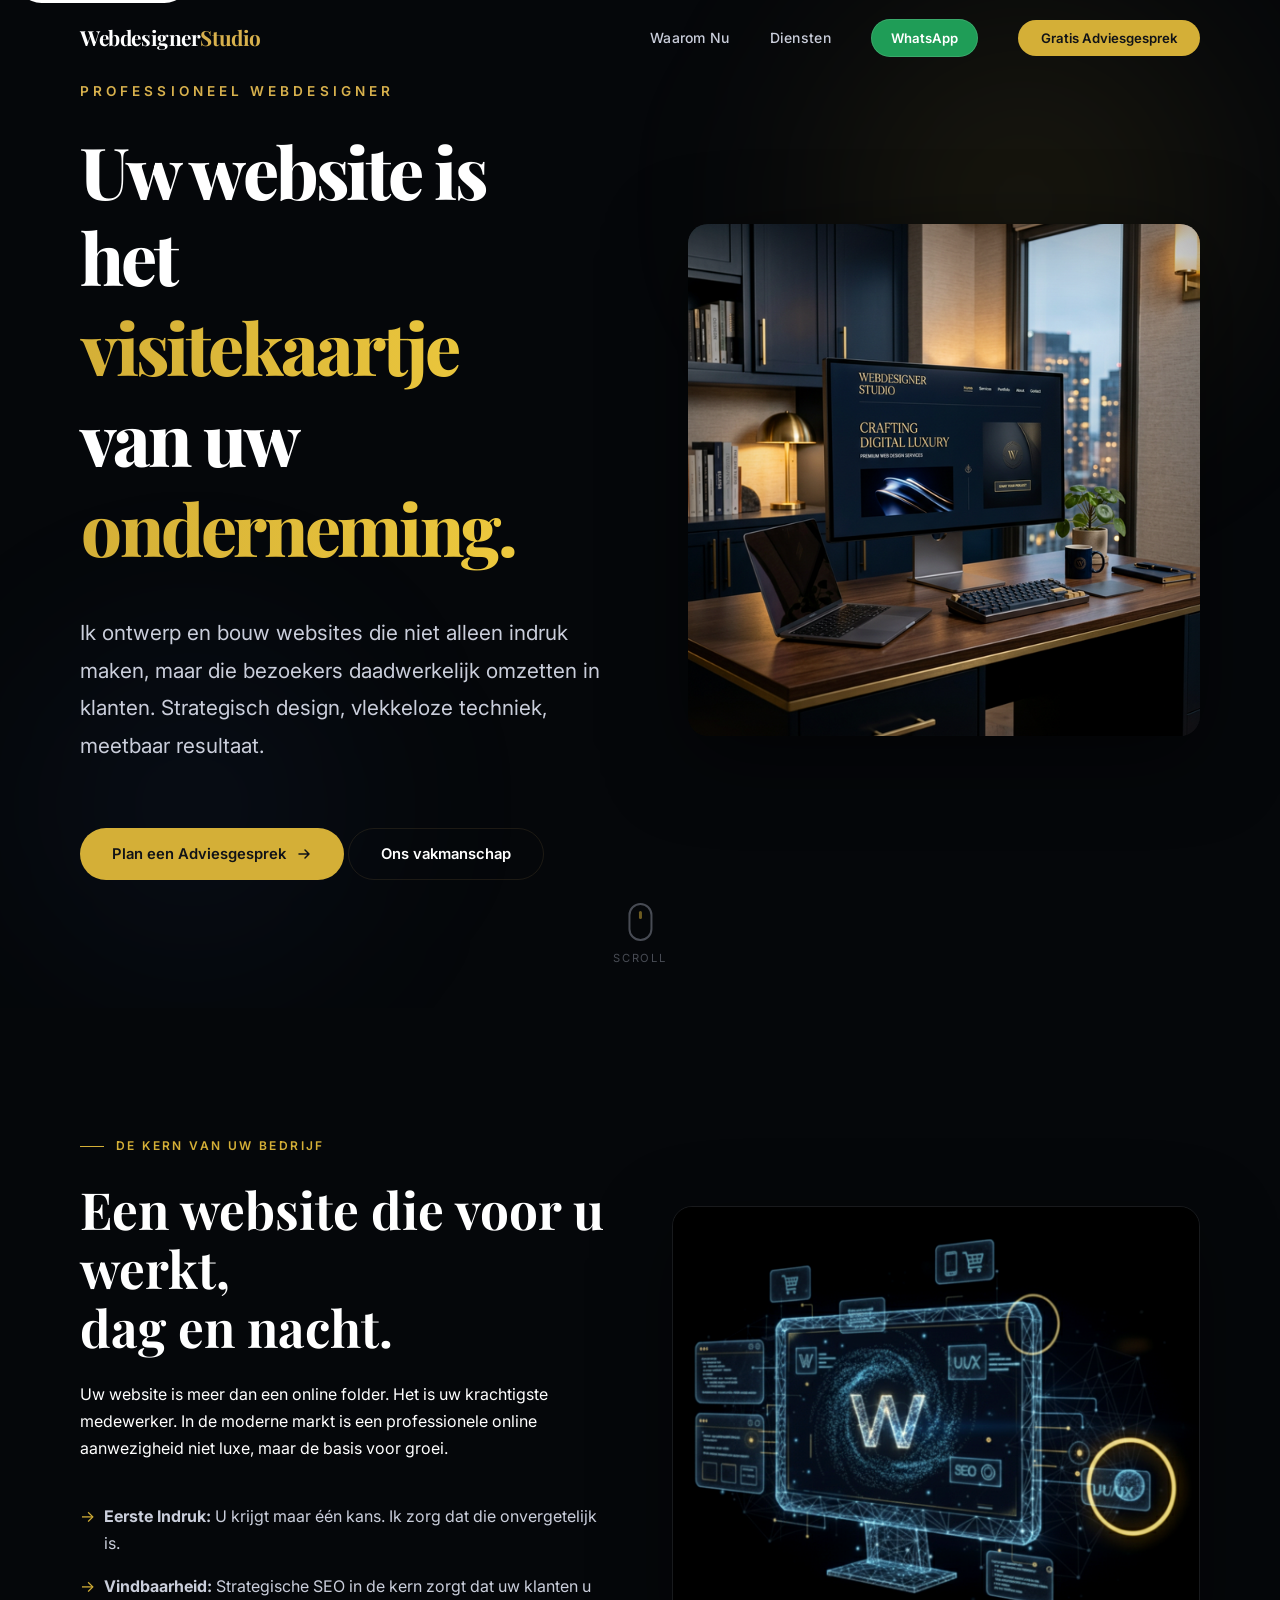
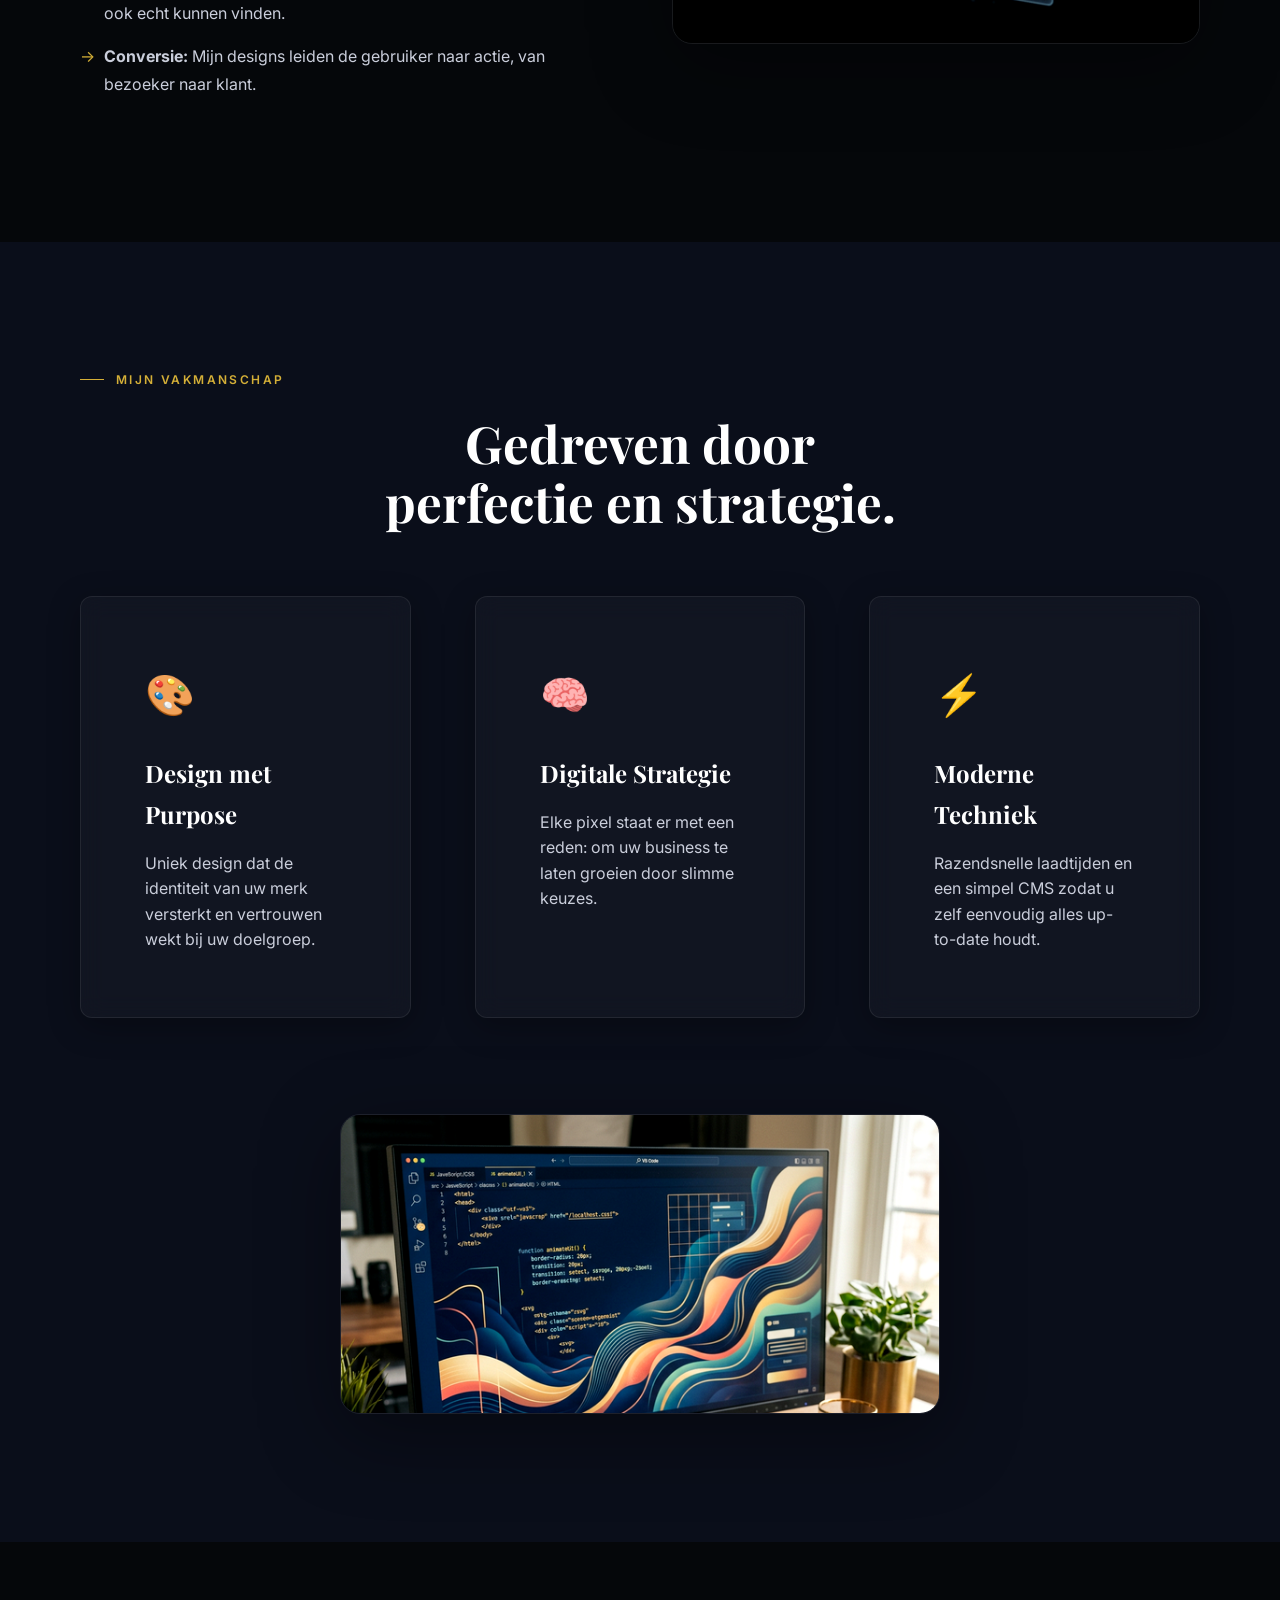
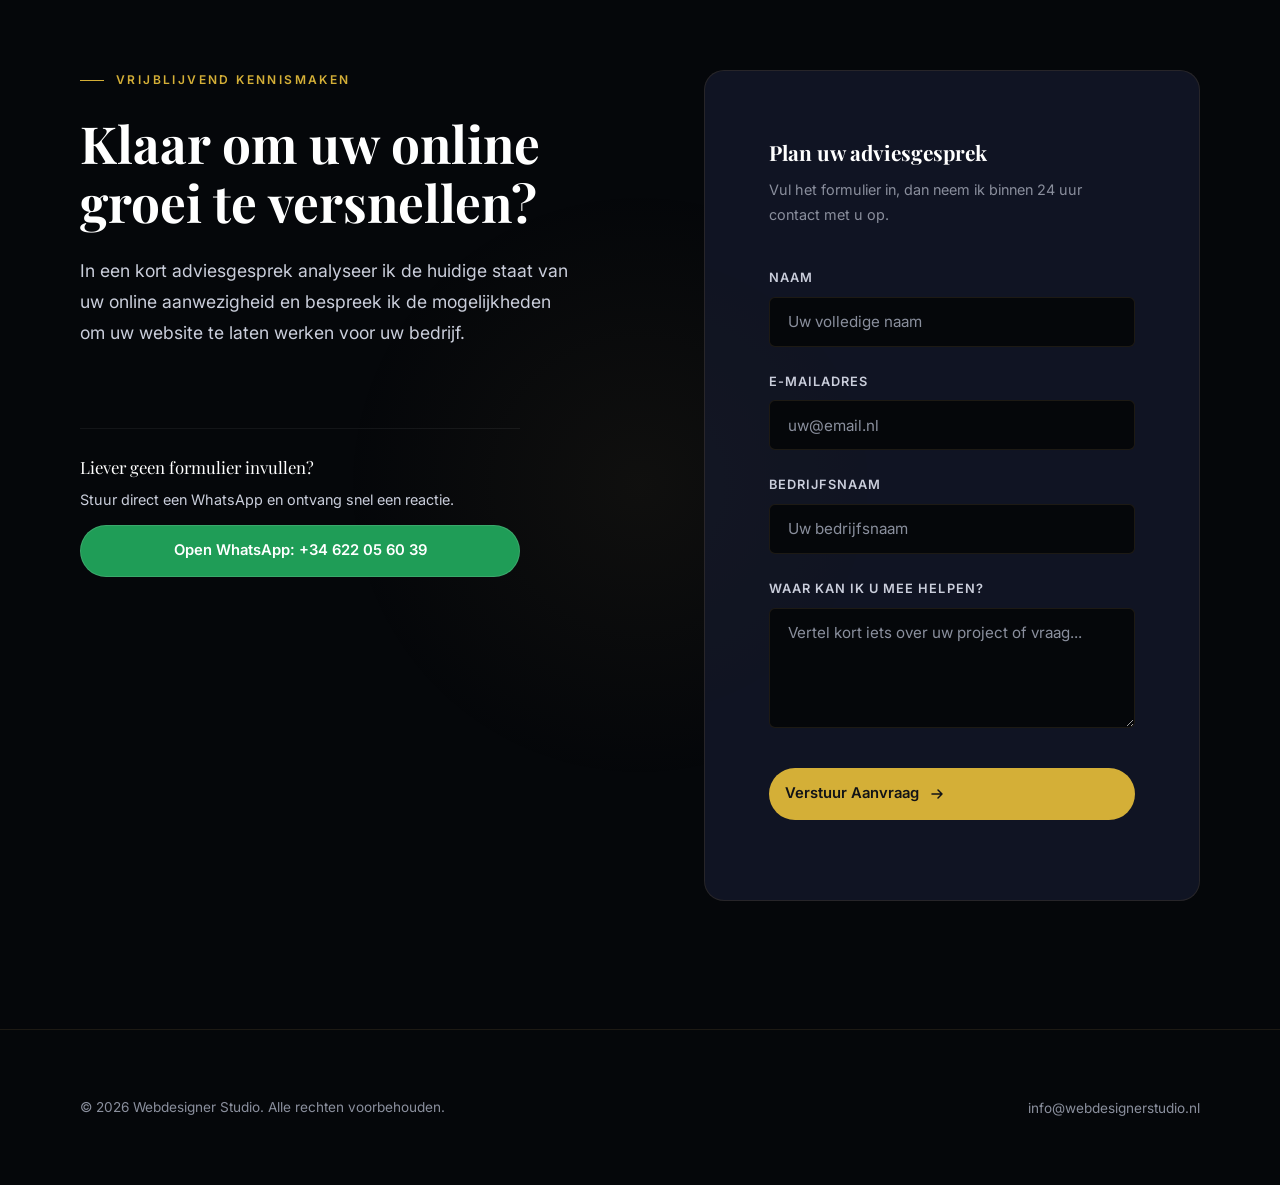
==== commit 5446182a: "Refine hero and contact section alignment" ====
--- a/index.html
+++ b/index.html
@@ -235,6 +235,14 @@
             <ul class="cta__benefits reveal reveal--delay-3" id="ctaBenefits">
               <!-- Benefits are loaded dynamically -->
             </ul>
+
+            <div class="cta__alt-contact reveal reveal--delay-3" aria-label="Alternatieve contactoptie via WhatsApp">
+              <p class="cta__alt-contact-title">Liever geen formulier invullen?</p>
+              <p class="cta__alt-contact-text">Stuur direct een WhatsApp en ontvang snel een reactie.</p>
+              <a href="https://wa.me/34622056039?text=Hallo%2C%20ik%20wil%20graag%20een%20website%20laten%20maken." class="btn btn--whatsapp cta__alt-contact-btn" target="_blank" rel="noopener noreferrer" aria-label="Start een WhatsApp gesprek op +34 622 05 60 39">
+                <span class="btn__label">Open WhatsApp: +34 622 05 60 39</span>
+              </a>
+            </div>
           </div>
 
           <div class="cta__form-wrapper reveal reveal--delay-2">
@@ -281,14 +289,6 @@
 
               <p class="form__note" role="status" aria-live="polite"></p>
             </form>
-
-            <div class="cta__alt-contact" aria-label="Alternatieve contactoptie via WhatsApp">
-              <p class="cta__alt-contact-title">Liever geen formulier invullen?</p>
-              <p class="cta__alt-contact-text">Stuur direct een WhatsApp en ontvang snel een reactie.</p>
-              <a href="https://wa.me/34622056039?text=Hallo%2C%20ik%20wil%20graag%20een%20website%20laten%20maken." class="btn btn--whatsapp cta__alt-contact-btn" target="_blank" rel="noopener noreferrer" aria-label="Start een WhatsApp gesprek op +34 622 05 60 39">
-                <span class="btn__label">Open WhatsApp: +34 622 05 60 39</span>
-              </a>
-            </div>
           </div>
         </div>
       </div>
--- a/style.css
+++ b/style.css
@@ -538,14 +538,14 @@
   display: grid;
   grid-template-columns: minmax(0, 1fr) minmax(0, 0.92fr);
   gap: clamp(2rem, 4vw, 3.25rem);
-  align-items: start;
+  align-items: center;
   position: relative;
   z-index: 1;
 }
 
 .hero__content {
   position: relative;
-  padding-top: 0.35rem;
+  padding-top: 0;
 }
 
 .hero__eyebrow {
@@ -597,7 +597,7 @@
   position: relative;
   width: min(100%, 560px);
   justify-self: end;
-  align-self: start;
+  align-self: center;
   border-radius: var(--radius-lg);
   overflow: hidden;
   box-shadow: 0 20px 80px rgba(0, 0, 0, 0.5);
@@ -948,6 +948,9 @@
 .cta__content {
   position: relative;
   z-index: 1;
+  display: flex;
+  flex-direction: column;
+  justify-content: center;
 }
 
 .cta__benefits {
@@ -1068,6 +1071,7 @@
   margin-top: var(--space-lg);
   padding-top: var(--space-md);
   border-top: 1px solid var(--clr-border-light);
+  max-width: 440px;
 }
 
 .cta__alt-contact-title {
@@ -1258,7 +1262,16 @@
     max-width: 520px;
     width: 100%;
     justify-self: center;
+    align-self: center;
     margin: 0 auto;
+  }
+
+  .cta__content {
+    justify-content: flex-start;
+  }
+
+  .cta__alt-contact {
+    max-width: none;
   }
 
   .scroll-indicator {
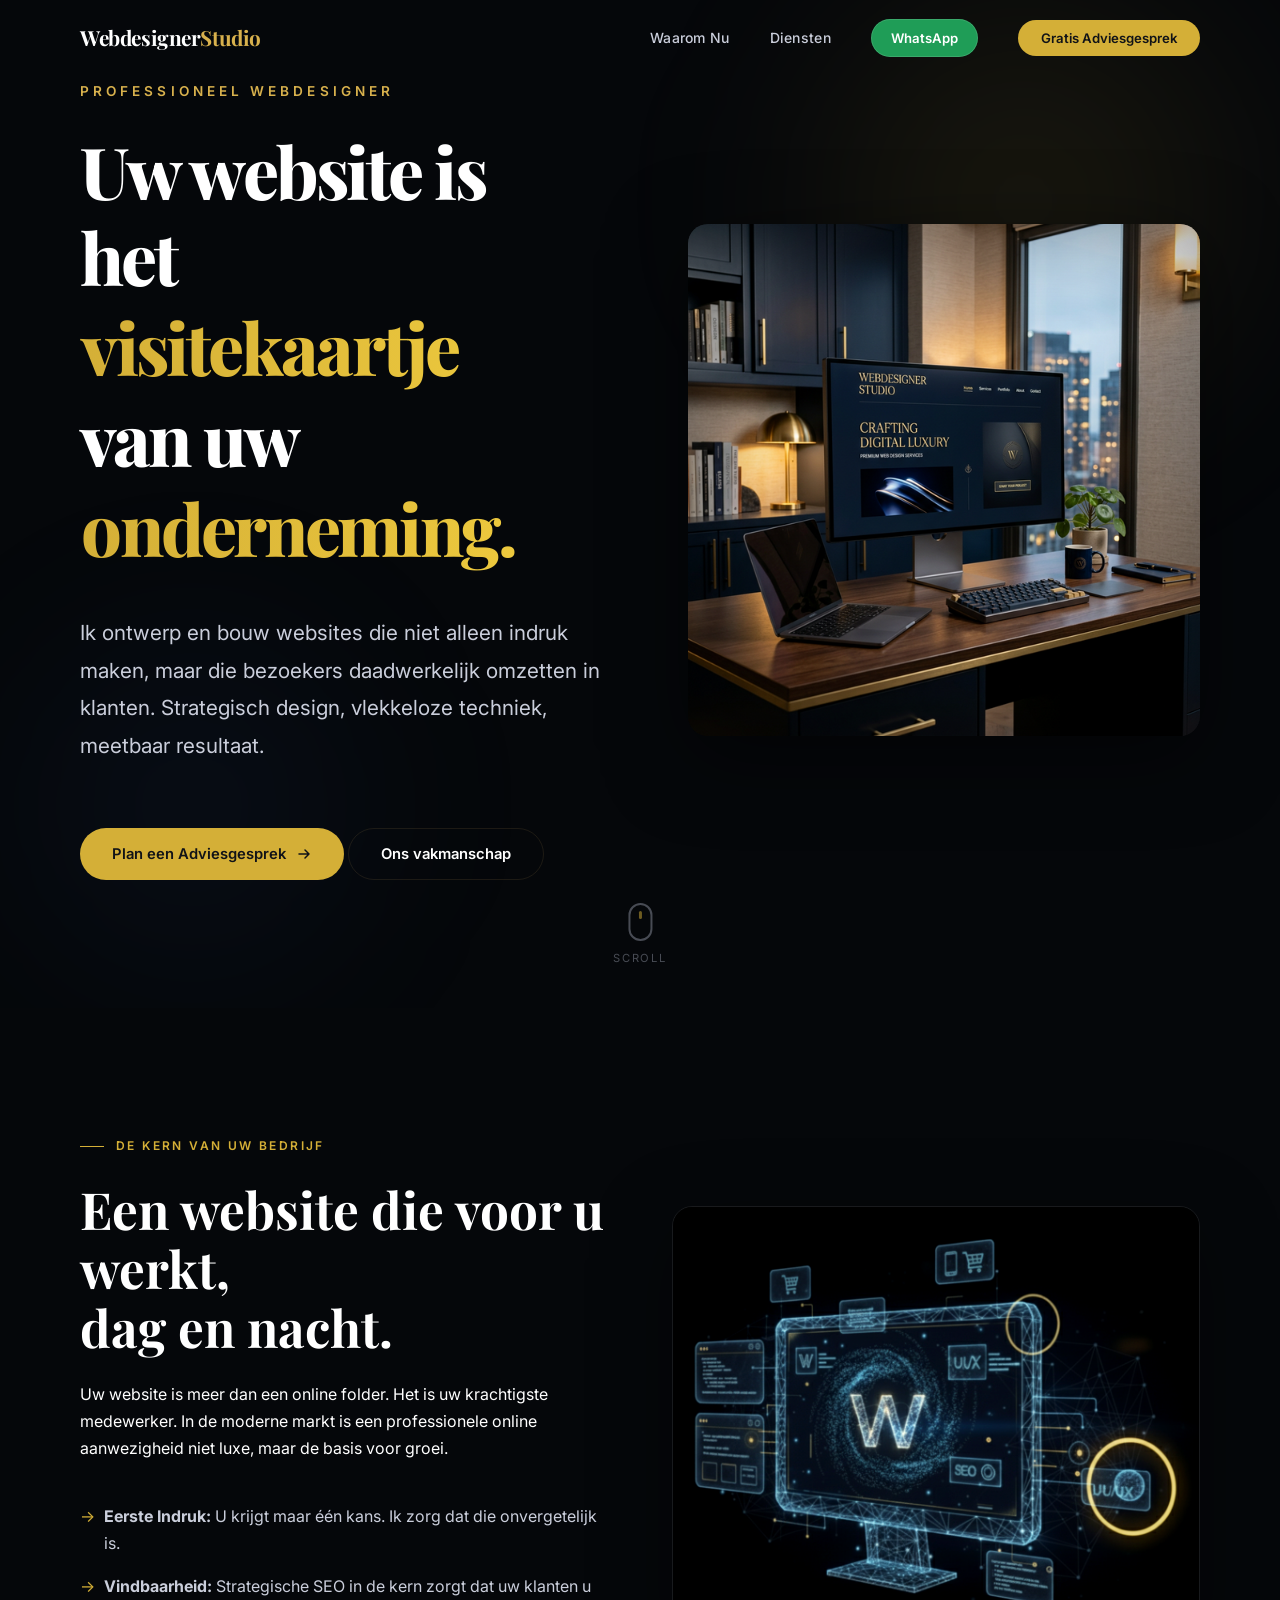
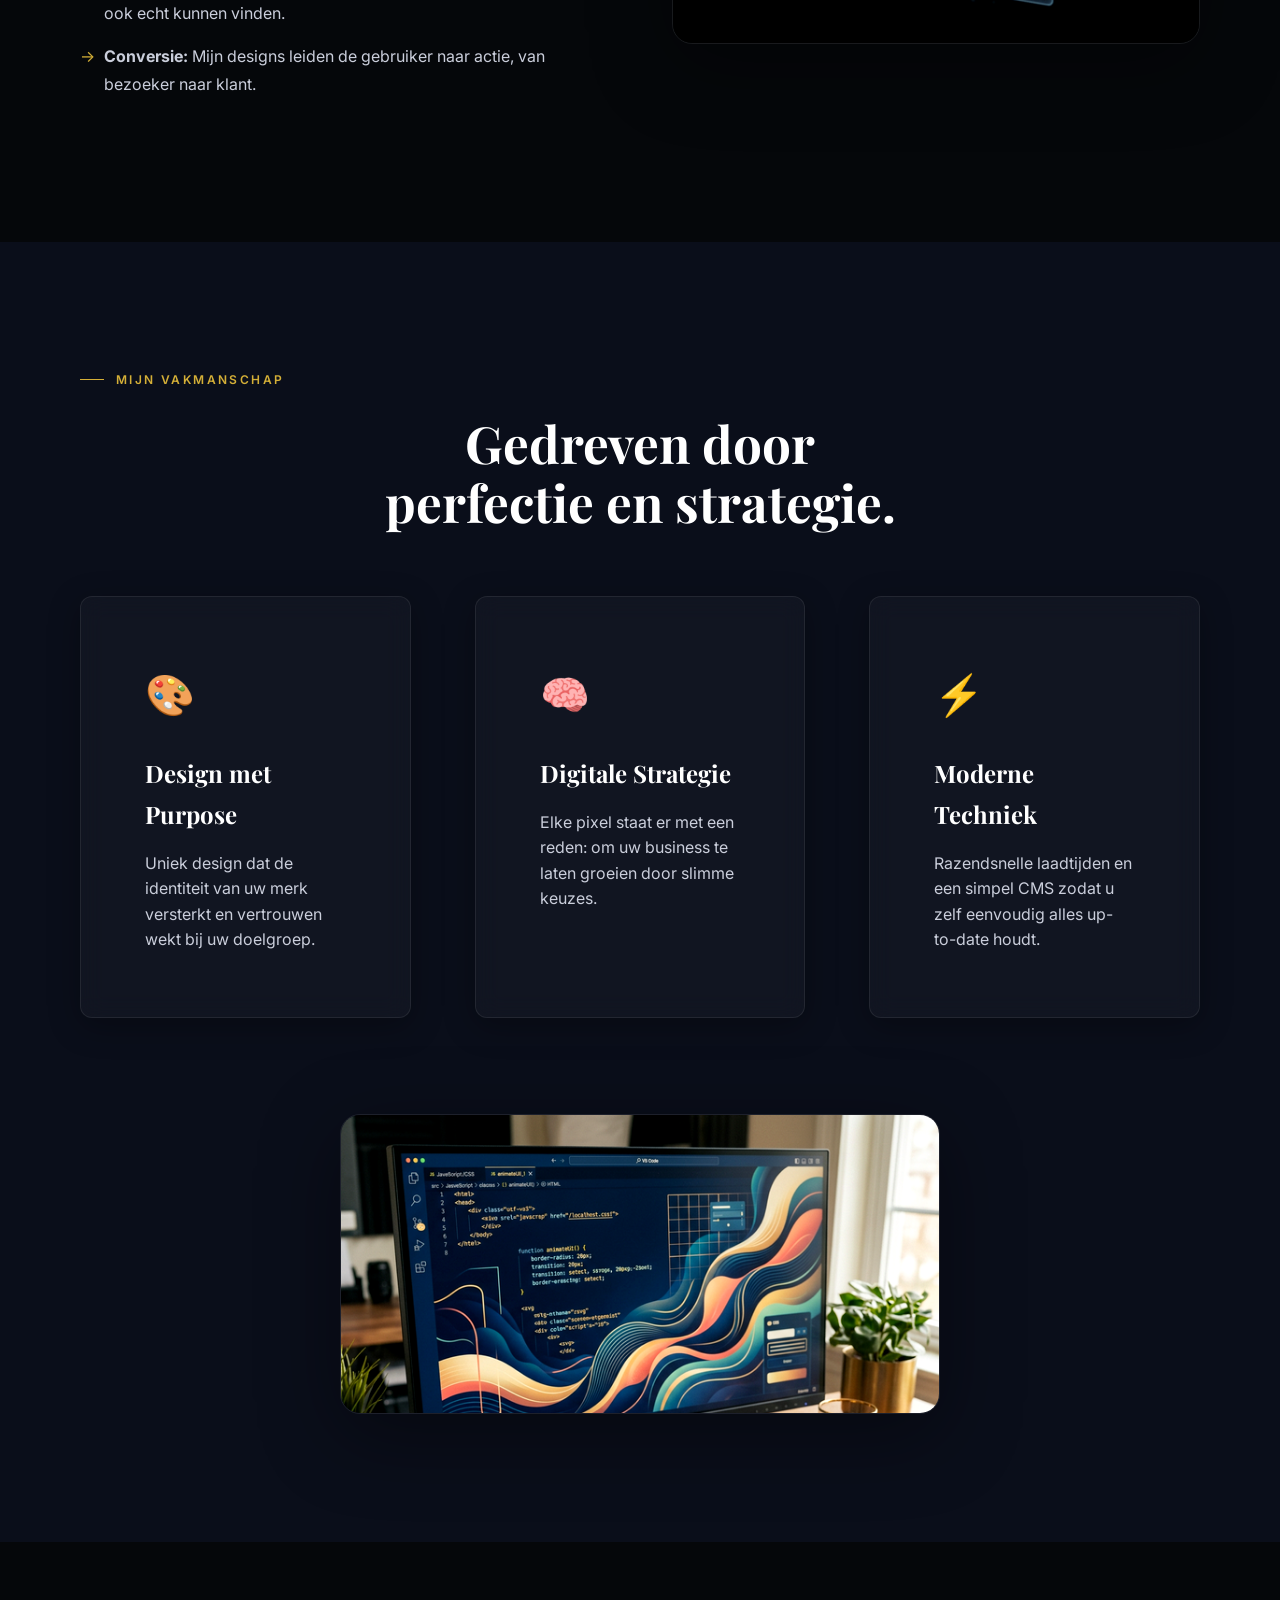
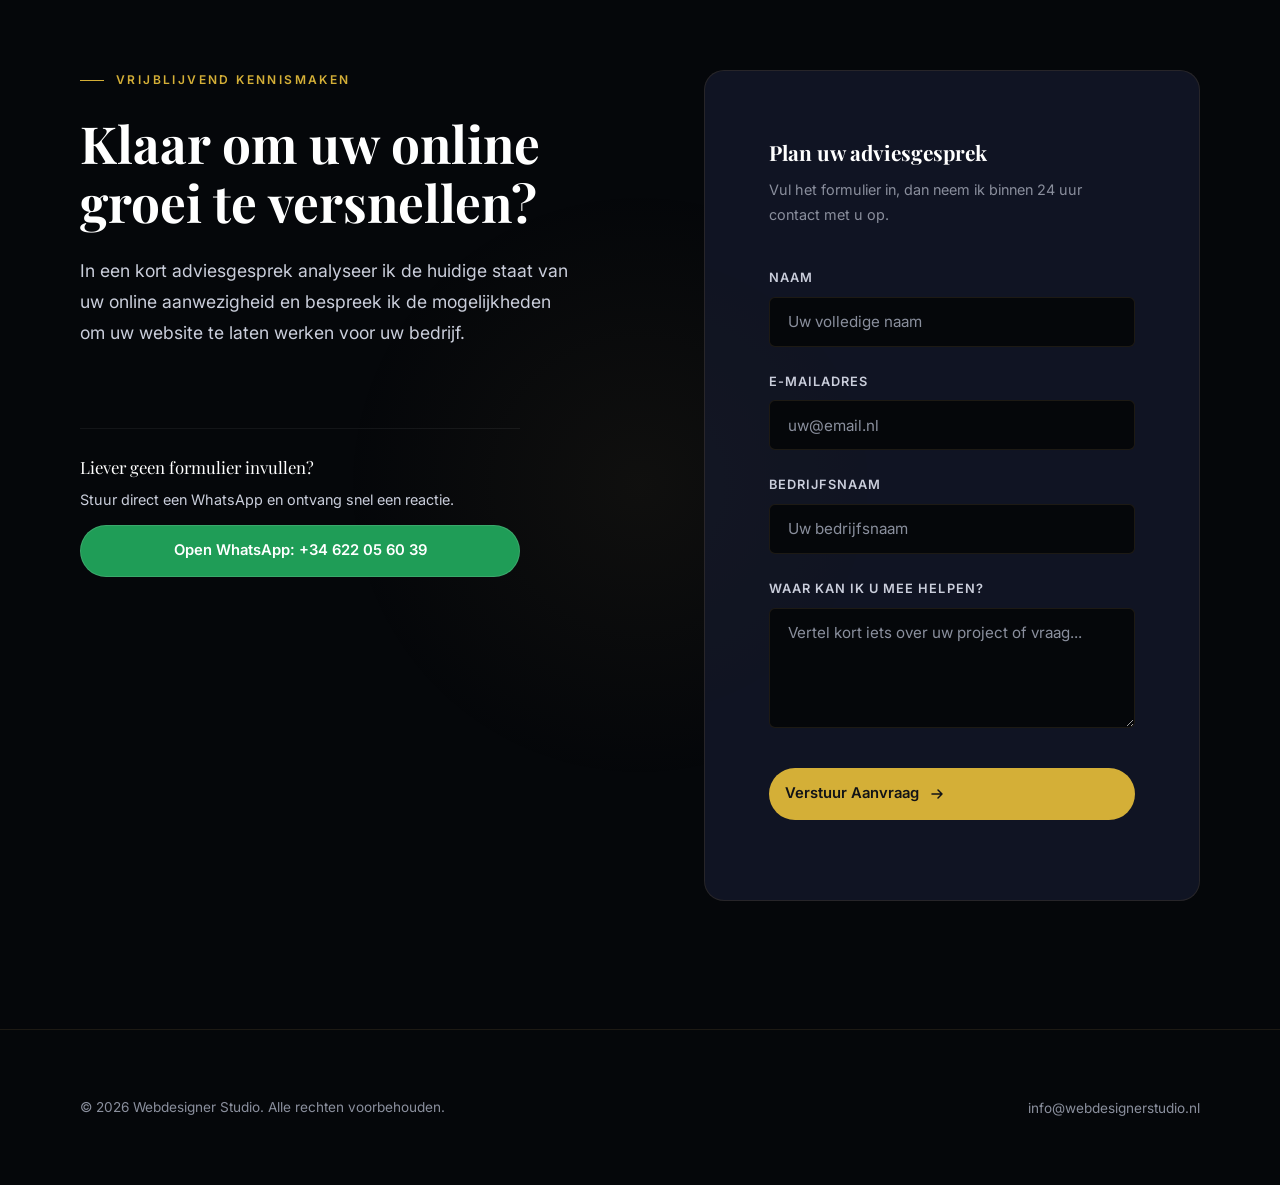
==== commit 0c59b9ce: "Remove visible skip link" ====
--- a/index.html
+++ b/index.html
@@ -81,8 +81,6 @@
 
 <body>
 
-  <a class="skip-link" href="#main-content">Direct naar inhoud</a>
-
   <!-- ═══════════════════════════════════════
        NAVIGATION
        ═══════════════════════════════════════ -->
--- a/style.css
+++ b/style.css
@@ -199,23 +199,6 @@
   outline: 3px solid var(--clr-accent-light);
   outline-offset: 4px;
   box-shadow: 0 0 0 6px rgba(212, 175, 55, 0.16);
-}
-
-.skip-link {
-  position: absolute;
-  top: -48px;
-  left: 1rem;
-  z-index: 2000;
-  background: #ffffff;
-  color: #111317;
-  padding: 0.75rem 1rem;
-  border-radius: 999px;
-  font-weight: 600;
-  transition: top var(--transition-base);
-}
-
-.skip-link:focus-visible {
-  top: 1rem;
 }
 
 /* Simplified Section Styles */
